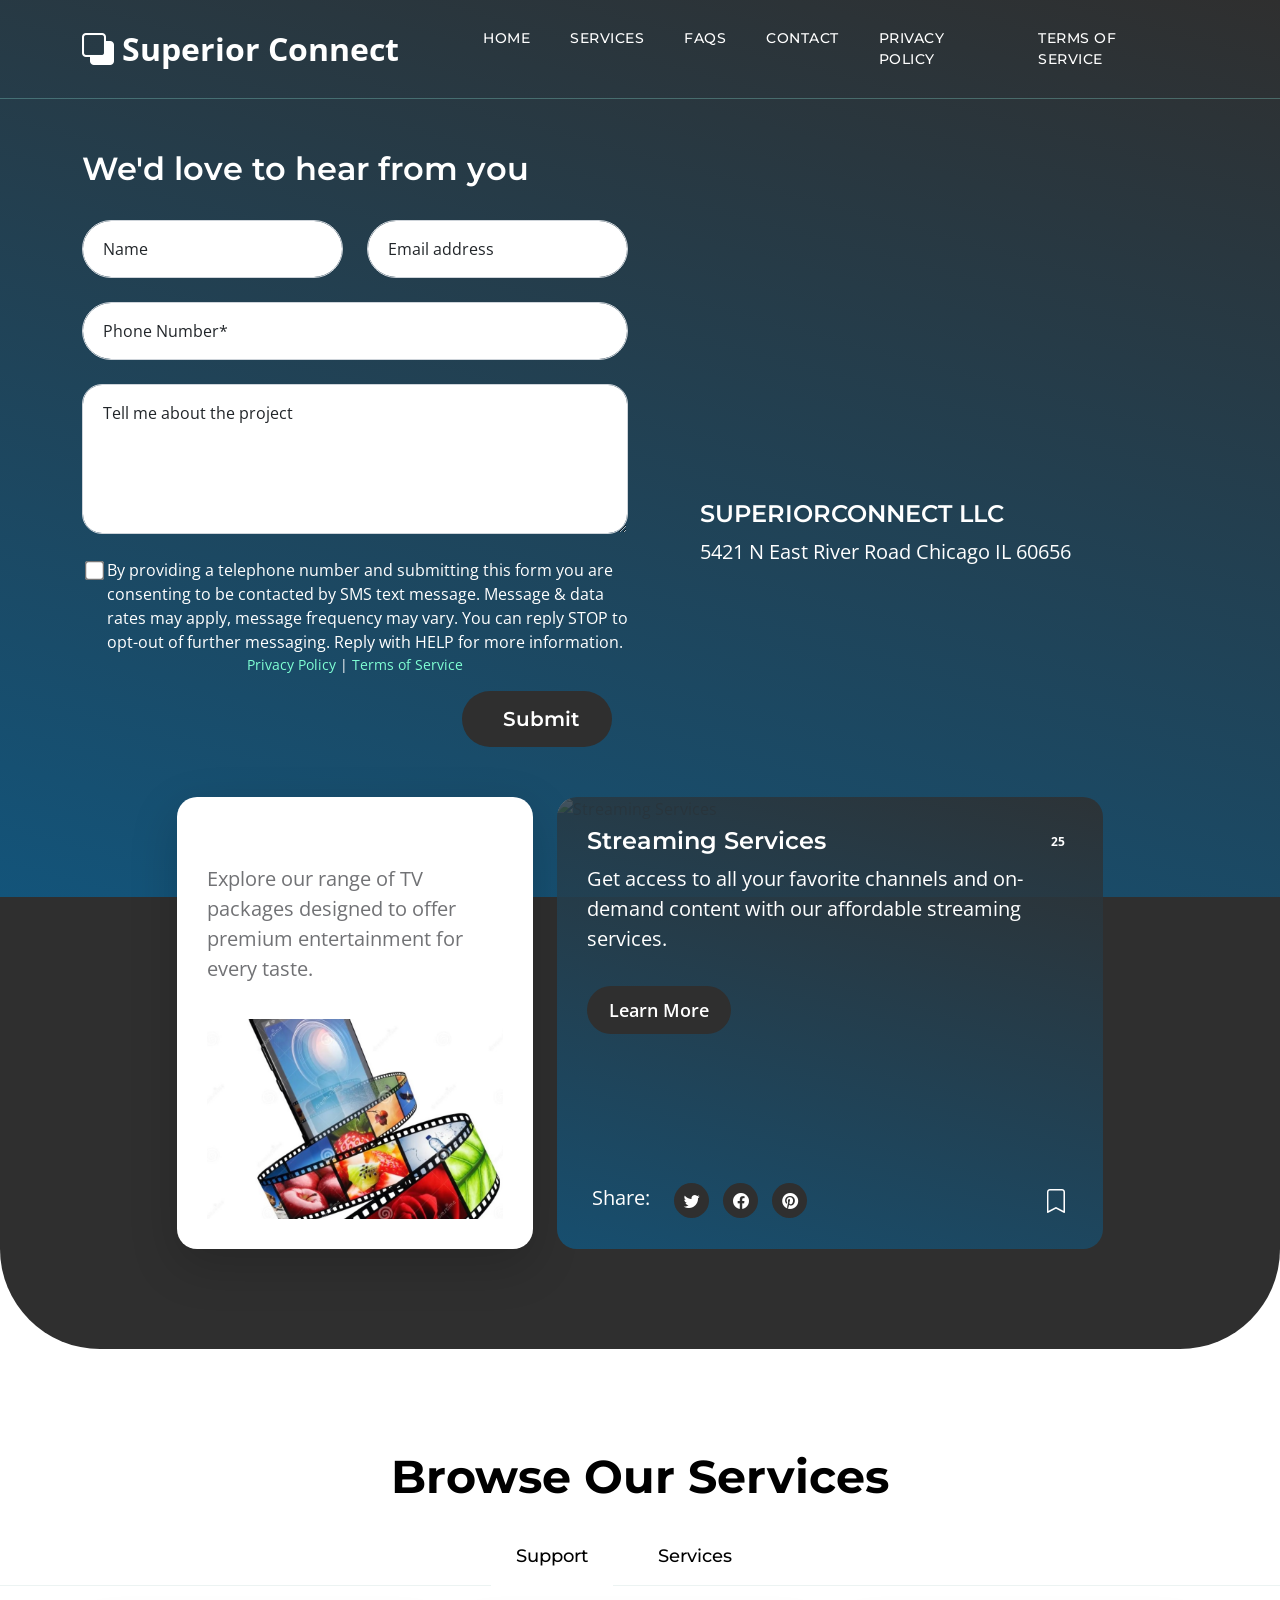
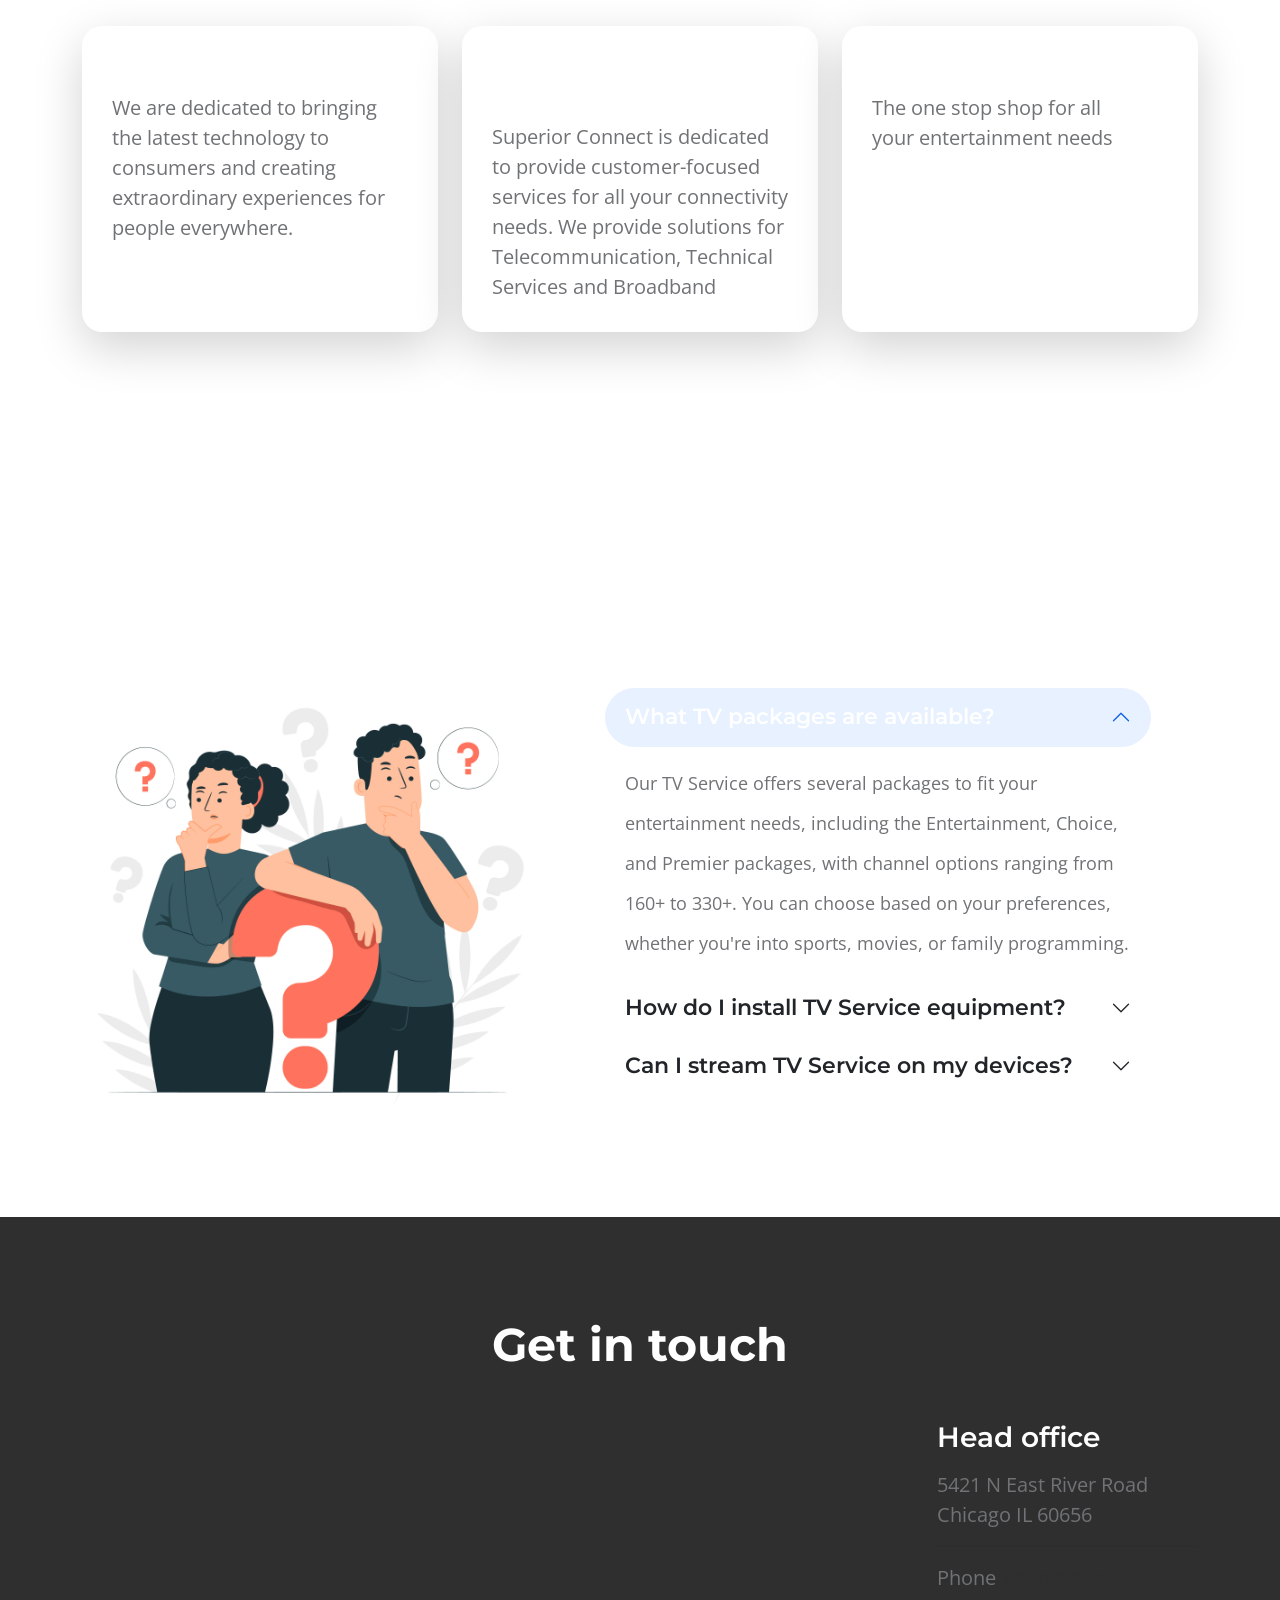
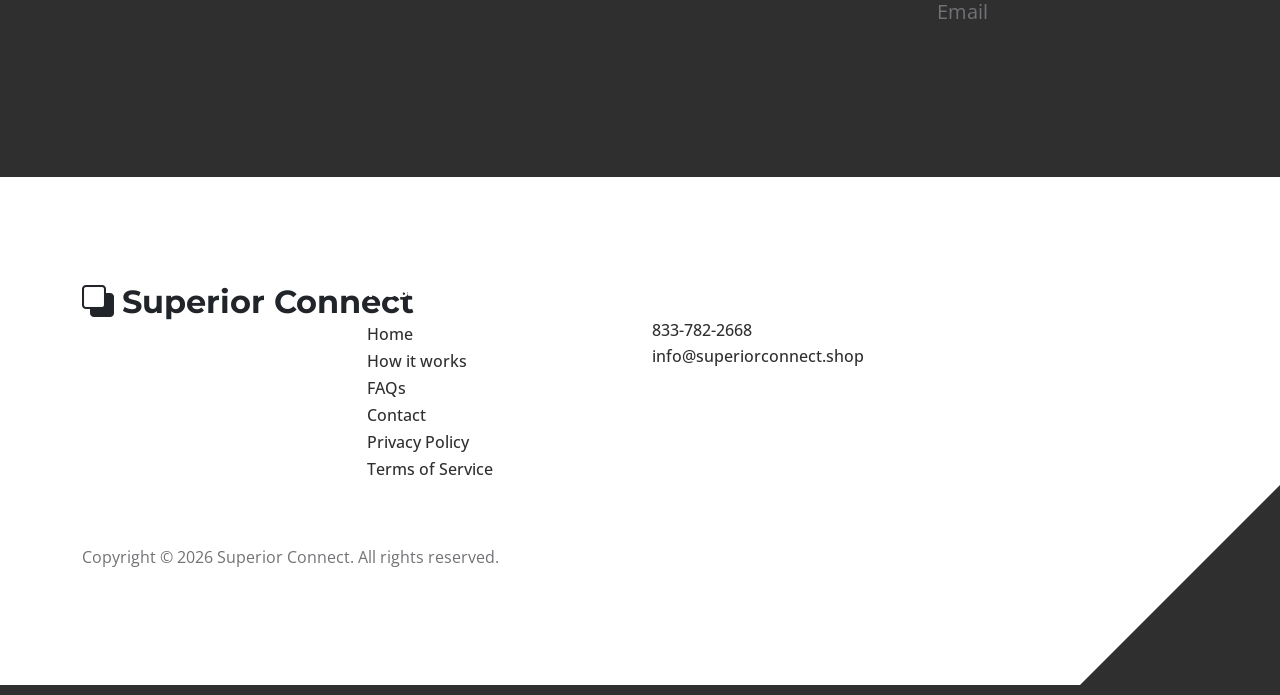
==== index.html @ f87fa139 "Add sticky functionality and Terms of Service page - Implemented jQuery sticky plugin to enhance nav" ====
<!doctype html>
<html lang="en">
<head>
        <meta charset="utf-8">
        <meta name="viewport" content="width=device-width, initial-scale=1">

        <meta name="description" content="">
        <meta name="author" content="">

        <title>Superior Connect</title>

        <!-- CSS FILES -->        
        <link rel="preconnect" href="https://fonts.googleapis.com/">
        
        <link rel="preconnect" href="https://fonts.gstatic.com/" crossorigin>

        <link href="https://fonts.googleapis.com/css2?family=Montserrat:wght@500;600;700&amp;family=Open+Sans&amp;display=swap" rel="stylesheet">
                        
        <link href="css/bootstrap.min.css" rel="stylesheet">

        <link href="css/bootstrap-icons.css" rel="stylesheet">

        <link href="css/templatemo-topic-listing.css" rel="stylesheet">      
<!--



-->
    </head>
    
    <body id="top">

        <main>

            <nav class="navbar navbar-expand-lg">
                <div class="container">
                    <a class="navbar-brand" href="index.html">
                        <i class="bi-back"></i>
                        Superior Connect
                    </a>

                   
    
                    <button class="navbar-toggler" type="button" data-bs-toggle="collapse" data-bs-target="#navbarNav" aria-controls="navbarNav" aria-expanded="false" aria-label="Toggle navigation">
                        <span class="navbar-toggler-icon"></span>
                    </button>
    
                    <div class="collapse navbar-collapse" id="navbarNav">
                        <ul class="navbar-nav ms-lg-5 me-lg-auto">
                            <li class="nav-item">
                                <a class="nav-link click-scroll" href="#section_1">Home</a>
                            </li>

                            <li class="nav-item">
                                <a class="nav-link click-scroll" href="#section_2">Services</a>
                            </li>

                            <li class="nav-item">
                                <a class="nav-link click-scroll" href="#section_4">FAQs</a>
                            </li>
    
                            <li class="nav-item">
                                <a class="nav-link click-scroll" href="#section_1">Contact</a>
                            </li>

                            <li>
                                <a href="Privacy.html" class="nav-link">Privacy Policy</a>
                            </li>

                            <li>
                                <a href="terms.html" class="nav-link">Terms of Service</a>
                            </li>
                        </ul>
                    </div>
                </div>
            </nav>
            

            <section class="hero-section d-flex justify-content-center align-items-center" id="section_1">
                <div class="container">
                    <div class="row">

                        <div class="col-lg-12 col-12">
                            <h3 class="mb-4 pb-2">We'd love to hear from you</h3>
                        </div>

                        <div class="col-lg-6 col-12">
                            <form action="#" method="post" class="custom-form contact-form" role="form">
                                <div class="row">
                                    <div class="col-lg-6 col-md-6 col-12">
                                        <div class="form-floating">
                                            <input type="text" name="name" id="name" class="form-control" placeholder="Name" required="">
                                            
                                            <label for="floatingInput">Name</label>
                                        </div>
                                    </div>

                                    <div class="col-lg-6 col-md-6 col-12"> 
                                        <div class="form-floating">
                                            <input type="email" name="email" id="email" pattern="[^ @]*@[^ @]*" class="form-control" placeholder="Email address" required="">
                                            
                                            <label for="floatingInput">Email address</label>
                                        </div>
                                    </div>

                                    <div class="col-lg-12 col-12">
                                        <div class="form-floating mb-3">
                                            <input type="tel" name="phone" id="phone" class="form-control" placeholder="Phone Number" required="">
                                            
                                            <label for="phone">Phone Number*</label>
                                        </div>

                                        <div class="form-floating">
                                            <textarea class="form-control" id="message" name="message" placeholder="Tell me about the project"></textarea>
                                            
                                            <label for="floatingTextarea">Tell me about the project</label>
                                        </div>
                                    </div>
                                    <div style="display:flex;align-items: flex-start;">
                                        <input type="checkbox" name="consentt" id="consentt" style="transform: scale(1.5); margin: 6px;" required><label for="consentt" style="color: white;">By providing a telephone number and submitting this form you are consenting to be contacted by SMS text message. Message & data rates may apply, message frequency may vary. You can reply STOP to opt-out of further messaging. Reply with HELP for more information.</label>
                                    </div>
                                    <div class="col-lg-12 col-12 text-center mb-3">
                                        <p style="color: white; font-size: 14px; margin: 0;">
                                            <a href="Privacy.html" style="color: #7fffd4; text-decoration: none;">Privacy Policy</a> | 
                                            <a href="terms.html" style="color: #7fffd4; text-decoration: none;">Terms of Service</a>
                                        </p>
                                    </div>
                                    
                                    <div class="col-lg-4 col-12 ms-auto">
                                        <button type="submit" class="form-control">Submit</button>
                                    </div>

                                </div>
                            </form>
                        </div>

                        <div class="col-lg-5 col-12 mx-auto mt-5 mt-lg-0">
                            <iframe 
                            src="https://www.google.com/maps/embed?pb=!1m18!1m12!1m3!1d2966.0214702391813!2d-87.85027621544839!3d41.97834879705187!2m3!1f0!2f0!3f0!3m2!1i1024!2i768!4f13.1!3m3!1m2!1s0x880fcb4347e20349%3A0x69a81af1b3920d93!2s5421%20N%20East%20River%20Rd%2C%20Chicago%2C%20IL%2060656!5e0!3m2!1sen!2sus!4v1734634214337!5m2!1sen!2sus"
                            width="100%" 
                            height="250" 
                            style="border:0;" 
                            allowfullscreen="" 
                            loading="lazy" 
                            referrerpolicy="no-referrer-when-downgrade">
                        </iframe>

                            <h5 class="mt-4 mb-2">SUPERIORCONNECT LLC
                            </h5>

                            <p style="color: white;">5421 N East River Road 
                                Chicago IL 60656</p>
                        </div>

                    </div>
                </div>
            </section>
            


            <section class="featured-section">
                <div class="container">
                    <div class="row justify-content-center">
            
                        <div class="col-lg-4 col-12 mb-4 mb-lg-0">
                            <div class="custom-block bg-white shadow-lg">
                                <a href="#">
                                    <div class="d-flex">
                                        <div>
                                            <h5 class="mb-2">TV Packages</h5>
            
                                            <p class="mb-0">Explore our range of TV packages designed to offer premium entertainment for every taste.</p>
                                        </div>
            
                                        <span class="badge bg-packages rounded-pill ms-auto">10</span>
                                    </div>
            
                                    <img src="images/customdtv.jpg" class="custom-block-image img-fluid" alt="TV Packages">
                                </a>
                            </div>
                        </div>
            
                        <div class="col-lg-6 col-12">
                            <div class="custom-block custom-block-overlay">
                                <div class="d-flex flex-column h-100">
                                    <img src="image/customdtv.html" class="custom-block-image img-fluid" alt="Streaming Services">
            
                                    <div class="custom-block-overlay-text d-flex">
                                        <div>
                                            <h5 class="text-white mb-2">Streaming Services</h5>
            
                                            <p class="text-white">Get access to all your favorite channels and on-demand content with our affordable streaming services.</p>
            
                                            <a href="#" class="btn custom-btn mt-2 mt-lg-3">Learn More</a>
                                        </div>
            
                                        <span class="badge bg-streaming rounded-pill ms-auto">25</span>
                                    </div>
            
                                    <div class="social-share d-flex">
                                        <p class="text-white me-4">Share:</p>
            
                                        <ul class="social-icon">
                                            <li class="social-icon-item">
                                                <a href="#" class="social-icon-link bi-twitter"></a>
                                            </li>
            
                                            <li class="social-icon-item">
                                                <a href="#" class="social-icon-link bi-facebook"></a>
                                            </li>
            
                                            <li class="social-icon-item">
                                                <a href="#" class="social-icon-link bi-pinterest"></a>
                                            </li>
                                        </ul>
            
                                        <a href="#" class="custom-icon bi-bookmark ms-auto"></a>
                                    </div>
            
                                    <div class="section-overlay"></div>
                                </div>
                            </div>
                        </div>
            
                    </div>
                </div>
            </section>
            


            <section class="explore-section section-padding" id="section_2">
                <div class="container">
                    <div class="row">
                        <div class="col-12 text-center">
                            <h2 class="mb-4" style="color: black;">Browse Our Services</h2>
                        </div>
                    </div>
                </div>
            
                <div class="container-fluid">
                    <div class="row">
                        <ul class="nav nav-tabs" id="myTab" role="tablist">
                            <li class="nav-item" role="presentation">
                                <button class="nav-link active" style="color: black !important;" id="packages-tab" data-bs-toggle="tab" data-bs-target="#packages-tab-pane" type="button" role="tab" aria-controls="packages-tab-pane" aria-selected="true">Support</button>
                            </li>
                            <li class="nav-item" role="presentation">
                                <button class="nav-link" style="color: black !important;" id="equipment-tab" data-bs-toggle="tab" data-bs-target="#equipment-tab-pane" type="button" role="tab" aria-controls="equipment-tab-pane" aria-selected="false">Services</button>
                            </li>
                        </ul>
                    </div>
                </div>
            
                <div class="container">
                    <div class="row">
                        <div class="col-12">
                            <div class="tab-content" id="myTabContent">
                                <div class="tab-pane fade show active" id="packages-tab-pane" role="tabpanel" aria-labelledby="packages-tab" tabindex="0">
                                    <div class="row">
                                        <div class="col-lg-4 col-md-6 col-12 mb-4 mb-lg-0">
                                            <div class="custom-block bg-white shadow-lg">
                                                <a href="#">
                                                    <div class="d-flex">
                                                        <div>
                                                            <h5 class="mb-2">Advanced Functionality
                                                            </h5>
                                                            <p class="mb-0">We are dedicated to bringing the latest technology to consumers and creating extraordinary experiences for people everywhere.
                                                            </p>
                                                        </div>
                                                    
                                                    </div>
                                                   
                                                </a>
                                            </div>
                                        </div>
                                        <div class="col-lg-4 col-md-6 col-12 mb-4 mb-lg-0">
                                            <div class="custom-block bg-white shadow-lg">
                                                <a href="#">
                                                    <div class="d-flex">
                                                        <div>
                                                            <h5 class="mb-2">Redefining Connectivity
                                                            </h5>
                                                            <p class="mb-0">Superior Connect is dedicated to provide customer-focused services for all your connectivity needs. We provide solutions for Telecommunication, Technical Services and Broadband
                                                            </p>
                                                        </div>
                                                       
                                                    </div>
                                                    
                                                </a>
                                            </div>
                                        </div>
                                        <div class="col-lg-4 col-md-6 col-12">
                                            <div class="custom-block bg-white shadow-lg">
                                                <a href="#">
                                                    <div class="d-flex">
                                                        <div>
                                                            <h5 class="mb-2">Entertainment</h5>
                                                            <p class="mb-0">The one stop shop for all your entertainment needs
<br><br><br><br>
                                                            </p>
                                                        </div>
                                                        <span class="badge bg-packages rounded-pill ms-auto">330+ Channels</span>
                                                    </div>
                                                   
                                                </a>
                                            </div>
                                        </div>
                                    </div>
                                </div>
            
                                <div class="tab-pane fade" id="equipment-tab-pane" role="tabpanel" aria-labelledby="equipment-tab" tabindex="0">
                                    <div class="row">
                                        <div class="col-lg-4 col-md-6 col-12 mb-4 mb-lg-3">
                                            <div class="custom-block bg-white shadow-lg">
                                                <a href="#">
                                                    <div class="d-flex">
                                                        <div>
                                                            <h5 class="mb-2">Internet
                                                            </h5>
                                                            <p class="mb-0">Choose from a variety of reliable internet plans to match your needs of speed and data</p>
                                                        </div>
                                                       
                                                    </div>
                                                   
                                                </a>
                                            </div>
                                        </div>
                                        <div class="col-lg-4 col-md-6 col-12 mb-4 mb-lg-3">
                                            <div class="custom-block bg-white shadow-lg">
                                                <a href="#">
                                                    <div class="d-flex">
                                                        <div>
                                                            <h5 class="mb-2">DTH</h5>
                                                            <p class="mb-0">Bring home Entertainment with a wide variety of Channels and customised Plans</p>
                                                        </div>
                                                     
                                                    </div>
                                                  
                                                </a>
                                            </div>
                                        </div>
                                        <div class="col-lg-4 col-md-6 col-12">
                                            <div class="custom-block bg-white shadow-lg">
                                                <a href="#">
                                                    <div class="d-flex">
                                                        <div>
                                                            <h5 class="mb-2">Telecom</h5>
                                                            <p class="mb-0">Make distances short with our customised voice plans that have a wide network coverage</p>
                                                        </div>
                                                     
                                                    </div>
                                                  
                                                </a>
                                            </div>
                                        </div>
                                    </div>
                                </div>
                                
                            </div>
                        </div>
                    </div>
                </div>
            </section>
            

            <section class="faq-section section-padding" id="section_4">
                <div class="container">
                    <div class="row">
                        <div class="col-lg-6 col-12">
                            <h2 class="mb-4">Frequently Asked Questions</h2>
                        </div>
            
                        <div class="clearfix"></div>
            
                        <div class="col-lg-5 col-12">
                            <img src="images/faq_graphic.jpg" class="img-fluid" alt="FAQs">
                        </div>
            
                        <div class="col-lg-6 col-12 m-auto">
                            <div class="accordion" id="accordionExample">
                                <div class="accordion-item">
                                    <h2 class="accordion-header" id="headingOne">
                                        <button class="accordion-button" type="button" data-bs-toggle="collapse" data-bs-target="#collapseOne" aria-expanded="true" aria-controls="collapseOne">
                                            What TV packages are available?
                                        </button>
                                    </h2>
            
                                    <div id="collapseOne" class="accordion-collapse collapse show" aria-labelledby="headingOne" data-bs-parent="#accordionExample">
                                        <div class="accordion-body">
                                            Our TV Service offers several packages to fit your entertainment needs, including the Entertainment, Choice, and Premier packages, with channel options ranging from 160+ to 330+. You can choose based on your preferences, whether you're into sports, movies, or family programming.
                                        </div>
                                    </div>
                                </div>
            
                                <div class="accordion-item">
                                    <h2 class="accordion-header" id="headingTwo">
                                        <button class="accordion-button collapsed" type="button" data-bs-toggle="collapse" data-bs-target="#collapseTwo" aria-expanded="false" aria-controls="collapseTwo">
                                            How do I install TV Service equipment?
                                        </button>
                                    </h2>
            
                                    <div id="collapseTwo" class="accordion-collapse collapse" aria-labelledby="headingTwo" data-bs-parent="#accordionExample">
                                        <div class="accordion-body">
                                            Once you sign up for Our TV Services, a professional technician will come to your home and install the necessary equipment, such as the Genie HD DVR and satellite dish. Installation is included in most packages, and our team will ensure everything is set up and working perfectly before they leave.
                                        </div>
                                    </div>
                                </div>
            
                                <div class="accordion-item">
                                    <h2 class="accordion-header" id="headingThree">
                                        <button class="accordion-button collapsed" type="button" data-bs-toggle="collapse" data-bs-target="#collapseThree" aria-expanded="false" aria-controls="collapseThree">
                                            Can I stream TV Service on my devices?
                                        </button>
                                    </h2>
            
                                    <div id="collapseThree" class="accordion-collapse collapse" aria-labelledby="headingThree" data-bs-parent="#accordionExample">
                                        <div class="accordion-body">
                                            Yes, with Our TV Streaming service, you can enjoy live TV and on-demand content across multiple devices, including smartphones, tablets, smart TVs, and computers. This feature is available for most of our packages, giving you flexibility and convenience to watch your favorite shows on the go.
                                        </div>
                                    </div>
                                </div>
                            </div>
                        </div>
            
                    </div>
                </div>
            </section>
            


            <section class="contact-section section-padding section-bg" id="section_5">
                <div class="container">
                    <div class="row">

                        <div class="col-lg-12 col-12 text-center">
                            <h2 class="mb-5">Get in touch</h2>
                        </div>

                        <div class="col-lg-5 col-12 mb-4 mb-lg-0">
                            <iframe 
    src="https://www.google.com/maps/embed?pb=!1m18!1m12!1m3!1d2966.0214702391813!2d-87.85027621544839!3d41.97834879705187!2m3!1f0!2f0!3f0!3m2!1i1024!2i768!4f13.1!3m3!1m2!1s0x880fcb4347e20349%3A0x69a81af1b3920d93!2s5421%20N%20East%20River%20Rd%2C%20Chicago%2C%20IL%2060656!5e0!3m2!1sen!2sus!4v1734634214337!5m2!1sen!2sus"
    width="100%" 
    height="250" 
    style="border:0;" 
    allowfullscreen="" 
    loading="lazy" 
    referrerpolicy="no-referrer-when-downgrade">
</iframe>
                        </div>

                        <div class="col-lg-3 col-md-6 col-12 mb-3 mb-lg- mb-md-0 ms-auto">
                            <h4 class="mb-3">Head office</h4>

                            <p>5421 N East River Road Chicago IL 60656</p>

                            <hr>

                            <p class="d-flex align-items-center mb-1">
                                <span class="me-2">Phone</span>

                                <a href="tel: 833-782-2668" class="site-footer-link">
                                    833-782-2668
                                </a>
                            </p>

                            <p class="d-flex align-items-center">
                                <span class="me-2">Email</span>

                                <a href="mailto:info@superiorconnect.shop" class="site-footer-link">
                                    info@superiorconnect.shop
                                </a>
                            </p>
                        </div>

                    </div>
                </div>
            </section>
        </main>

<footer class="site-footer section-padding">
            <div class="container">
                <div class="row">

                    <div class="col-lg-3 col-12 mb-4 pb-2">
                        <a class="navbar-brand mb-2" href="index.html">
                            <i class="bi-back"></i>
                            <span>Superior Connect</span>
                        </a>
                    </div>

                    <div class="col-lg-3 col-md-4 col-6">
                        <h6 class="site-footer-title mb-3">Resources</h6>

                        <ul class="site-footer-links">
                            <li class="site-footer-link-item">
                                <a href="#" class="site-footer-link">Home</a>
                            </li>

                            <li class="site-footer-link-item">
                                <a href="#" class="site-footer-link">How it works</a>
                            </li>

                            <li class="site-footer-link-item">
                                <a href="#" class="site-footer-link">FAQs</a>
                            </li>

                            <li class="site-footer-link-item">
                                <a href="#" class="site-footer-link">Contact</a>
                            </li>

                            <li class="site-footer-link-item">
                                <a href="Privacy.html" class="site-footer-link">Privacy Policy</a>
                            </li>

                            <li class="site-footer-link-item">
                                <a href="terms.html" class="site-footer-link">Terms of Service</a>
                            </li>
                        </ul>
                    </div>

                    <div class="col-lg-3 col-md-4 col-8 mb-4 mb-lg-0">
                        <h6 class="site-footer-title mb-3">Information</h6>

                        <p class="text-white d-flex mb-1">
                            <a href="tel: 833-782-2668" class="site-footer-link">
                                833-782-2668
                            </a>
                        </p>

                        <p class="text-white d-flex">
                            <a href="mailto:info@superiorconnect.shop" class="site-footer-link">
                                info@superiorconnect.shop
                            </a>
                        </p>
                    </div>


                        <p class="copyright-text mt-lg-5 mt-4">Copyright © 2026 Superior Connect. All rights reserved.
                        
                    </div>

                </div>
            </div>
        </footer>


        <!-- JAVASCRIPT FILES -->
        <script src="js/jquery.min.js"></script>
        <script src="js/bootstrap.bundle.min.js"></script>
        <script src="js/jquery.sticky.js"></script>
        <script src="js/click-scroll.js"></script>
        <script src="js/custom.js"></script>

    </body>

</html>
---- css/templatemo-topic-listing.css ----
/*

TemplateMo 590 topic listing

https://templatemo.com/tm-590-topic-listing

*/

/*---------------------------------------
  CUSTOM PROPERTIES ( VARIABLES )             
-----------------------------------------*/
:root {
  --white-color:                  #ffffff;
  --primary-color:                #ffffff;
  --secondary-color:              #2F2F2F;
  --section-bg-color:             #2F2F2F;
  --custom-btn-bg-color:          #2F2F2F;
  --custom-btn-bg-hover-color:    #2d7a13;
  --dark-color:                   #ffffff;
  --p-color:                      #717275;
  --border-color:                 #7fffd4;
  --link-hover-color:             #13547a;

  --body-font-family:             'Open Sans', sans-serif;
  --title-font-family:            'Montserrat', sans-serif;

  --h1-font-size:                 50px;
  --h2-font-size:                 46px;
  --h3-font-size:                 32px;
  --h4-font-size:                 28px;
  --h5-font-size:                 24px;
  --h6-font-size:                 22px;
  --p-font-size:                  20px;
  --menu-font-size:               14px;
  --btn-font-size:                18px;
  --copyright-font-size:          16px;

  --border-radius-large:          100px;
  --border-radius-medium:         20px;
  --border-radius-small:          10px;

  --font-weight-normal:           400;
  --font-weight-medium:           500;
  --font-weight-semibold:         600;
  --font-weight-bold:             700;
}

body {
  background-color: var(--white-color);
  font-family: var(--body-font-family); 
}


/*---------------------------------------
  TYPOGRAPHY               
-----------------------------------------*/

h2,
h3,
h4,
h5,
h6 {
  color: var(--dark-color);
}

h1,
h2,
h3,
h4,
h5,
h6 {
  font-family: var(--title-font-family); 
  font-weight: var(--font-weight-semibold);
}

h1 {
  font-size: var(--h1-font-size);
  font-weight: var(--font-weight-bold);
}

h2 {
  font-size: var(--h2-font-size);
  font-weight: var(--font-weight-bold);
}

h3 {
  font-size: var(--h3-font-size);
}

h4 {
  font-size: var(--h4-font-size);
}

h5 {
  font-size: var(--h5-font-size);
}

h6 {
  color: var(--primary-color);
  font-size: var(--h6-font-size);
}

p {
  color: var(--p-color);
  font-size: var(--p-font-size);
  font-weight: var(--font-weight-normal);
}

ul li {
  color: var(--p-color);
  font-size: var(--p-font-size);
  font-weight: var(--font-weight-normal);
}

a, 
button {
  touch-action: manipulation;
  transition: all 0.3s;
}

a {
  display: inline-block;
  color: var(--primary-color);
  text-decoration: none;
}

a:hover {
  color: var(--link-hover-color);
}

b,
strong {
  font-weight: var(--font-weight-bold);
}


/*---------------------------------------
  SECTION               
-----------------------------------------*/
.section-padding {
  padding-top: 100px;
  padding-bottom: 100px;
}

.section-bg {
  background-color: var(--section-bg-color);
}

.section-overlay {
  background-image: linear-gradient(15deg, #13547a 0%, #2F2F2F 100%);
  position: absolute;
  top: 0;
  left: 0;
  pointer-events: none;
  width: 100%;
  height: 100%;
  opacity: 0.85;
}

.section-overlay + .container {
  position: relative;
}

.tab-content {
  background-color: var(--white-color);
  border-radius: var(--border-radius-medium);
}

.nav-tabs {
  border-bottom: 1px solid #ecf3f2;
  margin-bottom: 40px;
  justify-content: center;
}

.nav-tabs .nav-link {
  border-radius: 0;
  border-top: 0;
  border-right: 0;
  border-left: 0;
  color: var(--p-color);
  font-family: var(--title-font-family);
  font-size: var(--btn-font-size);
  font-weight: var(--font-weight-medium);
  padding: 15px 25px;
  transition: all 0.3s;
}

.nav-tabs .nav-link:first-child {
  margin-right: 20px;
}

.nav-tabs .nav-item.show .nav-link, 
.nav-tabs .nav-link.active,
.nav-tabs .nav-link:focus, 
.nav-tabs .nav-link:hover {
  border-bottom-color: var(--primary-color);
  color: var(--primary-color);
}


/*---------------------------------------
  CUSTOM ICON COLOR               
-----------------------------------------*/
.custom-icon {
  color: var(--secondary-color);
}


/*---------------------------------------
  CUSTOM BUTTON               
-----------------------------------------*/
.custom-btn {
  background: var(--custom-btn-bg-color);
  border: 2px solid transparent;
  border-radius: var(--border-radius-large);
  color: var(--white-color);
  font-size: var(--btn-font-size);
  font-weight: var(--font-weight-semibold);
  line-height: normal;
  transition: all 0.3s;
  padding: 10px 20px;
}

.custom-btn:hover {
  background: var(--custom-btn-bg-hover-color);
  color: var(--white-color);
}

.custom-border-btn {
  background: transparent;
  border: 2px solid var(--custom-btn-bg-color);
  color: var(--custom-btn-bg-color);
}

.custom-border-btn:hover {
  background: var(--custom-btn-bg-color);
  border-color: transparent;
  color: var(--white-color);
}

.custom-btn-bg-white {
  border-color: var(--white-color);
  color: var(--white-color);
}


/*---------------------------------------
  SITE HEADER              
-----------------------------------------*/
.site-header {
  background-image: linear-gradient(15deg, #13547a 0%, #2F2F2F 100%);
  padding-top: 150px;
  padding-bottom: 80px;
}

.site-header .container {
  height: 100%;
}

.breadcrumb-item+.breadcrumb-item::before,
.breadcrumb-item a:hover,
.breadcrumb-item.active {
  color: var(--white-color);
}

.site-header .custom-icon {
  color: var(--white-color);
  font-size: var(--h4-font-size);
}

.site-header .custom-icon:hover {
  color: var(--secondary-color);
}


/*---------------------------------------
  NAVIGATION              
-----------------------------------------*/
.sticky-wrapper {
  position: absolute;
  top: 0;
  right: 0;
  left: 0;
}

.sticky-wrapper.is-sticky .navbar {
  background-color: var(--secondary-color);
}

.navbar {
  background: transparent;
  border-bottom: 1px solid rgba(128, 208, 199, 0.35);
  z-index: 9;
}

.navbar-brand,
.navbar-brand:hover {
  font-size: var(--h3-font-size);
  font-weight: var(--font-weight-bold);
  display: block;
}

.navbar-brand span {
  font-family: var(--title-font-family);
}

.navbar-expand-lg .navbar-nav .nav-link {
  border-radius: var(--border-radius-large);
  margin: 10px;
  padding: 10px;
}

.navbar-nav .nav-link {
  display: inline-block;
  color: var(--white-color);
  font-family: var(--title-font-family); 
  font-size: var(--menu-font-size);
  font-weight: var(--font-weight-medium);
  text-transform: uppercase;
  letter-spacing: 0.5px;
  position: relative;
  padding-top: 15px;
  padding-bottom: 15px;
}

.navbar-nav .nav-link.active, 
.navbar-nav .nav-link:hover {
  color: var(--primary-color);
}

.navbar .dropdown-menu {
  background: var(--white-color);
  box-shadow: 0 1rem 3rem rgba(0,0,0,.175);
  border: 0;
  display: inherit;
  opacity: 0;
  min-width: 9rem;
  margin-top: 20px;
  padding: 13px 0 10px 0;
  transition: all 0.3s;
  pointer-events: none;
}

.navbar .dropdown-menu::before {
  content: "";
  width: 0;
  height: 0;
  border-left: 20px solid transparent;
  border-right: 20px solid transparent;
  border-bottom: 15px solid var(--white-color);
  position: absolute;
  top: -10px;
  left: 10px;
}

.navbar .dropdown-item {
  display: inline-block;
  color: var(--p-bg-color);
  font-family: var(--title-font-family); 
  font-size: var(--menu-font-size);
  font-weight: var(--font-weight-medium);
  text-transform: uppercase;
  letter-spacing: 0.5px;
  position: relative;
}

.navbar .dropdown-item.active, 
.navbar .dropdown-item:active,
.navbar .dropdown-item:focus, 
.navbar .dropdown-item:hover {
  background: transparent;
  color: var(--primary-color);
}

.navbar .dropdown-toggle::after {
  content: "\f282";
  display: inline-block;
  font-family: bootstrap-icons !important;
  font-size: var(--copyright-font-size);
  font-style: normal;
  font-weight: normal !important;
  font-variant: normal;
  text-transform: none;
  line-height: 1;
  vertical-align: -.125em;
  -webkit-font-smoothing: antialiased;
  -moz-osx-font-smoothing: grayscale;
  position: relative;
  left: 2px;
  border: 0;
}

@media screen and (min-width: 992px) {
  .navbar .dropdown:hover .dropdown-menu {
    opacity: 1;
    margin-top: 0;
    pointer-events: auto;
  }
}

.navbar-icon {
  background: var(--white-color);
  border-radius: var(--border-radius-large);
  display: inline-block;
  font-size: var(--h5-font-size);
  width: 40px;
  height: 40px;
  line-height: 40px;
  text-align: center;
  transition: all 0.3s ease;
}

.navbar-icon:hover {
  background: var(--primary-color);
  color: var(--white-color);
}

.navbar-toggler {
  border: 0;
  padding: 0;
  cursor: pointer;
  margin: 0;
  width: 30px;
  height: 35px;
  outline: none;
}

.navbar-toggler:focus {
  outline: none;
  box-shadow: none;
}

.navbar-toggler[aria-expanded="true"] .navbar-toggler-icon {
  background: transparent;
}

.navbar-toggler[aria-expanded="true"] .navbar-toggler-icon:before,
.navbar-toggler[aria-expanded="true"] .navbar-toggler-icon:after {
  transition: top 300ms 50ms ease, -webkit-transform 300ms 350ms ease;
  transition: top 300ms 50ms ease, transform 300ms 350ms ease;
  transition: top 300ms 50ms ease, transform 300ms 350ms ease, -webkit-transform 300ms 350ms ease;
  top: 0;
}

.navbar-toggler[aria-expanded="true"] .navbar-toggler-icon:before {
  transform: rotate(45deg);
}

.navbar-toggler[aria-expanded="true"] .navbar-toggler-icon:after {
  transform: rotate(-45deg);
}

.navbar-toggler .navbar-toggler-icon {
  background: var(--white-color);
  transition: background 10ms 300ms ease;
  display: block;
  width: 30px;
  height: 2px;
  position: relative;
}

.navbar-toggler .navbar-toggler-icon:before,
.navbar-toggler .navbar-toggler-icon:after {
  transition: top 300ms 350ms ease, -webkit-transform 300ms 50ms ease;
  transition: top 300ms 350ms ease, transform 300ms 50ms ease;
  transition: top 300ms 350ms ease, transform 300ms 50ms ease, -webkit-transform 300ms 50ms ease;
  position: absolute;
  right: 0;
  left: 0;
  background: var(--white-color);
  width: 30px;
  height: 2px;
  content: '';
}

.navbar-toggler .navbar-toggler-icon::before {
  top: -8px;
}

.navbar-toggler .navbar-toggler-icon::after {
  top: 8px;
}


/*---------------------------------------
  HERO        
-----------------------------------------*/
.hero-section {
  background-image: linear-gradient(15deg, #13547a 0%, #2F2F2F 100%);
  position: relative;
  overflow: hidden;
  padding-top: 150px;
  padding-bottom: 150px;
}

.hero-section .input-group {
  background-color: var(--white-color);
  border-radius: var(--border-radius-large);
  padding: 10px 15px;
}

.hero-section .input-group-text {
  background-color: transparent;
  border: 0;
}

.hero-section input[type="search"] {
  border: 0;
  box-shadow: none;
  margin-bottom: 0;
  padding-left: 0;
}

.hero-section button[type="submit"] {
  background-color: var(--primary-color);
  border: 0;
  border-radius: var(--border-radius-large) !important;
  color: var(--white-color);
  max-width: 150px;
}


/*---------------------------------------
  TOPICS              
-----------------------------------------*/
.featured-section {
  background-color: var(--secondary-color);
  border-radius: 0 0 100px 100px;
  padding-bottom: 100px;
}

.featured-section .row {
  position: relative;
  bottom: 100px;
  margin-bottom: -100px;
}

.custom-block {
  border-radius: var(--border-radius-medium);
  position: relative;
  overflow: hidden;
  padding: 30px;
  transition: all 0.3s ease;
  height: 100%;
}

.custom-block:hover {
  background-color: var(--secondary-color);
  transform: translateY(-3px);
}

.custom-block > a {
  width: 100%;
}

.custom-block-image {
  display: block;
  width: 100%;
  height: 200px;
  object-fit: cover;
  margin-top: 35px;
}

.custom-block .rounded-pill {
  border-radius: 5px !important;
  display: flex;
  justify-content: center;
  text-align: center;
  width: 30px;
  height: 30px;
  line-height: 20px;
}

.custom-block-overlay {
  height: 100%;
  min-height: 350px;
  padding: 0;
}

.custom-block-overlay > a {
  height: 100%;
}

.custom-block-overlay .custom-block-image {
  border-radius: var(--border-radius-medium);
  display: block;
  height: 100%;
  margin-top: 0;
}

.custom-block-overlay-text {
  position: absolute;
  z-index: 2;
  top: 0;
  right: 0;
  left: 0;
  padding: 30px;
}

.social-share {
  position: absolute;
  bottom: 0;
  right: 0;
  left: 0;
  z-index: 2;
  padding: 20px 35px;
}

.social-share .bi-bookmark {
  color: var(--white-color);
  font-size: var(--h5-font-size);
}

.social-share .bi-bookmark:hover {
  color: var(--secondary-color);
}

.bg-design {
  background-color: #00B0FF;
}

.bg-graphic {
  background-color: #00BFA6;
}

.bg-advertising {
  background-color: #F50057;
}

.bg-finance {
  background-color: #536DFE;
}

.bg-music {
  background-color: #F9A826;
}

.bg-education {
  background-color: #00BFA6;
}


/*---------------------------------------
  TOPICS               
-----------------------------------------*/
.topics-detail-block {
  border-radius: var(--border-radius-medium);
  position: relative;
  overflow: hidden;
}

.topics-detail-block-image {
  display: block;
  border-radius: var(--border-radius-medium);
}

blockquote {
  background-color: var(--section-bg-color);
  border-radius: var(--border-radius-small);
  font-family: var(--title-font-family);
  font-size: var(--h4-font-size);
  font-weight: var(--font-weight-bold);
  display: inline-block;
  text-align: center;
  margin: 30px;
  padding: 40px;
}

.topics-listing-page .site-header {
  padding-bottom: 65px;
}

.custom-block-topics-listing-info {
  margin: 30px 20px 20px 30px;
}

.custom-block-topics-listing {
  height: inherit;
}

.custom-block-topics-listing .custom-block-image {
  width: 200px;
}


/*---------------------------------------
  PAGINATION              
-----------------------------------------*/
.pagination {
  margin-top: 40px;
}

.page-link {
  border: 0;
  border-radius: var(--border-radius-small);
  color: var(--p-color);
  font-family: var(--title-font-family);
  margin: 0 5px;
  padding: 10px 20px;
}

.page-link:hover,
.page-item:first-child .page-link:hover,
.page-item:last-child .page-link:hover {
  background-color: var(--secondary-color);
  color: var(--white-color);
}

.page-item:first-child .page-link {
  margin-right: 10px;
}

.page-item:first-child .page-link,
.page-item:last-child .page-link {
  background-color: var(--section-bg-color);
  border-radius: var(--border-radius-small);
}

.active>.page-link, .page-link.active {
  background-color: var(--secondary-color);
  border-color: var(--secondary-color);
}


/*---------------------------------------
  TIMELINE              
-----------------------------------------*/
.timeline-section {
  background-image: url('../images/colleagues-working-cozy-office-medium-shot.jpg');
  background-repeat: no-repeat;
  background-position: center;
  background-size: cover;
  position: relative;
}

.timeline-container .vertical-scrollable-timeline {
  list-style-type: none;
  position: relative;
  padding-left: 0;
}

.timeline-container .vertical-scrollable-timeline .list-progress {
  width: 8px;
  height: 87%;
  background-color: var(--primary-color);
  position: absolute;
  left: 52px;
  top: 0;
  overflow: hidden;
}

.timeline-container .vertical-scrollable-timeline .list-progress .inner {
  position: absolute;
  right: 0;
  bottom: 0;
  height: 100%;
  background-color: var(--secondary-color);
  width: 100%;
}

.timeline-container .vertical-scrollable-timeline li {
  position: relative;
  padding: 20px 0px 65px 145px;
}

.timeline-container .vertical-scrollable-timeline li:last-child {
  padding-bottom: 0;
}

.timeline-container .vertical-scrollable-timeline li p {
  line-height: 40px;
}

.timeline-container .vertical-scrollable-timeline li p:last-child {
  margin-bottom: 0;
}

.timeline-container .vertical-scrollable-timeline li .icon-holder {
  position: absolute;
  left: 0;
  top: 0;
  width: 104px;
  height: 104px;
  display: flex;
  justify-content: center;
  align-items: center;
  background-color: var(--secondary-color);
  border-radius: 50%;
  z-index: 1;
  transition: 0.4s all;
}

.timeline-container .vertical-scrollable-timeline li .icon-holder::before {
  content: "";
  width: 80px;
  height: 80px;
  border: 4px solid #fff;
  position: absolute;
  background-color: var(--secondary-color);
  border-radius: 50%;
  z-index: -1;
  transition: 0.4s all;
}

.timeline-container .vertical-scrollable-timeline li .icon-holder i {
  font-size: 25px;
  color: var(--white-color);
}

.timeline-container .vertical-scrollable-timeline li::before {
  content: "";
  position: absolute;
  height: 100%;
  width: 8px;
  background-color: transparent;
  left: 52px;
  z-index: 0;
}

.timeline-container .vertical-scrollable-timeline li.active .icon-holder {
  background-color: var(--primary-color);
}

.timeline-container .vertical-scrollable-timeline li.active .icon-holder::before {
  background-color: var(--primary-color);
}


/*---------------------------------------
  FAQs              
-----------------------------------------*/
.faq-section .accordion-item {
  border: 0;
}

.faq-section .accordion-button {
  font-size: var(--h6-font-size);
  font-weight: var(--font-weight-semibold);
}

.faq-section .accordion-item:first-of-type .accordion-button {
  border-radius: var(--border-radius-large);
}

.faq-section .accordion-button:not(.collapsed) {
  border-radius: var(--border-radius-large);
  box-shadow: none;
  color: var(--primary-color);
}

.faq-section .accordion-body {
  color: var(--p-color);
  font-size: var(--btn-font-size);
  line-height: 40px;
}

/*---------------------------------------
  NEWSLETTER               
-----------------------------------------*/
.newsletter-image {
  border-radius: var(--border-radius-medium);
}


/*---------------------------------------
  CONTACT               
-----------------------------------------*/
.google-map {
  border-radius: var(--border-radius-medium);
}

.contact-form .form-floating>textarea {
  border-radius: var(--border-radius-medium);
  height: 150px;
}


/*---------------------------------------
  SUBSCRIBE FORM               
-----------------------------------------*/
.subscribe-form-wrap {
  padding: 50px;
}

.subscribe-form {
  width: 95%;
}


/*---------------------------------------
  CUSTOM FORM               
-----------------------------------------*/
.custom-form .form-control {
  border-radius: var(--border-radius-large);
  color: var(--p-color);
  margin-bottom: 24px;
  padding-top: 13px;
  padding-bottom: 13px;
  padding-left: 20px;
  outline: none;
}

.form-floating>label {
  padding-left: 20px;
}

.custom-form button[type="submit"] {
  background: var(--custom-btn-bg-color);
  border: none;
  border-radius: var(--border-radius-large);
  color: var(--white-color);
  font-family: var(--title-font-family);
  font-size: var(--p-font-size);
  font-weight: var(--font-weight-semibold);
  transition: all 0.3s;
  margin-bottom: 0;
}

.custom-form button[type="submit"]:hover,
.custom-form button[type="submit"]:focus {
  background: var(--custom-btn-bg-hover-color);
  border-color: transparent;
}


/*---------------------------------------
  SITE FOOTER              
-----------------------------------------*/
.site-footer {
  border-bottom: 10px solid var(--secondary-color);
  position: relative;
}

.site-footer::after {
  content: "";
  position: absolute;
  bottom: 0;
  right: 0;
  width: 0;
  height: 0;
  border-style: solid;
  border-width: 0 0 200px 200px;
  border-color: transparent transparent var(--secondary-color) transparent;
  pointer-events: none;
}

.site-footer-title {
  color: var(--primary-color); 
}

.site-footer .dropdown-menu {
  padding: 0;
}

.site-footer .dropdown-item {
  color: var(--p-color);
  font-size: var(--menu-font-size);
  font-weight: var(--font-weight-medium);
  padding: 4px 18px;
}

.site-footer .dropdown-item:hover {
  background-color: transparent;
  color: var(--primary-color);
}

.site-footer .dropdown-menu li:first-child .dropdown-item {
  padding-top: 10px;
}

.site-footer .dropdown-menu li:last-child .dropdown-item {
  padding-bottom: 12px;
}

.site-footer .dropdown-toggle {
  background-color: var(--secondary-color);
  border-color: var(--white-color);
}

.site-footer .dropdown-toggle:hover {
  background-color: var(--primary-color);
  border-color: transparent;
}

.site-footer-links {
  padding-left: 0;
}

.site-footer-link-item {
  display: block;
  list-style: none;
  line-height: normal;
}

.site-footer-link {
  color: var(--secondary-color);
  font-size: var(--copyright-font-size);
  font-weight: var(--font-weight-medium);
  line-height: normal;
}

.copyright-text {
  font-size: var(--copyright-font-size);
}


/*---------------------------------------
  SOCIAL ICON               
-----------------------------------------*/
.social-icon {
  margin: 0;
  padding: 0;
}

.social-icon-item {
  list-style: none;
  display: inline-block;
  vertical-align: top;
}

.social-icon-link {
  background: var(--secondary-color);
  border-radius: var(--border-radius-large);
  color: var(--white-color);
  font-size: var(--copyright-font-size);
  display: block;
  margin-right: 10px;
  text-align: center;
  width: 35px;
  height: 35px;
  line-height: 36px;
  transition: background 0.2s, color 0.2s;
}

.social-icon-link:hover {
  background: var(--primary-color);
  color: var(--white-color);
}


/*---------------------------------------
  RESPONSIVE STYLES               
-----------------------------------------*/
@media screen and (max-width: 991px) {
  h1 {
    font-size: 48px;
  }

  h2 {
    font-size: 36px;
  }

  h3 {
    font-size: 32px;
  }

  h4 {
    font-size: 28px;
  }

  h5 {
    font-size: 20px;
  }

  h6 {
    font-size: 18px;
  }

  .section-padding {
    padding-top: 50px;
    padding-bottom: 50px;
  }
  
  .navbar {
    background-color: var(--secondary-color);
  }

  .navbar-nav .dropdown-menu {
    position: relative;
    left: 10px;
    opacity: 1;
    pointer-events: auto;
    max-width: 155px;
    margin-top: 10px;
    margin-bottom: 15px;
  }

  .navbar-expand-lg .navbar-nav {
    padding-bottom: 20px;
  }

  .navbar-expand-lg .navbar-nav .nav-link {
    padding: 0;
  }

  .nav-tabs .nav-link:first-child {
    margin-right: 5px;
  }

  .nav-tabs .nav-link {
    font-size: var(--copyright-font-size);
    padding: 10px;
  }

  .featured-section {
    border-radius: 0 0 80px 80px;
    padding-bottom: 50px;
  }

  .custom-block-topics-listing .custom-block-image {
    width: auto;
  }

  .custom-block-topics-listing > .d-flex,
  .custom-block-topics-listing-info,
  .custom-block-topics-listing a {
    flex-direction: column;
  }

  .timeline-container .vertical-scrollable-timeline .list-progress {
    height: 75%;
  }

  .timeline-container .vertical-scrollable-timeline li {
    padding-left: 135px;
  }

  .subscribe-form-wrap {
    padding-top: 30px;
    padding-bottom: 0;
  }
}

@media screen and (max-width: 480px) {
  h1 {
    font-size: 36px;
  }

  h2 {
    font-size: 28px;
  }

  h3 {
    font-size: 26px;
  }

  h4 {
    font-size: 22px;
  }

  h5 {
    font-size: 20px;
  }
}
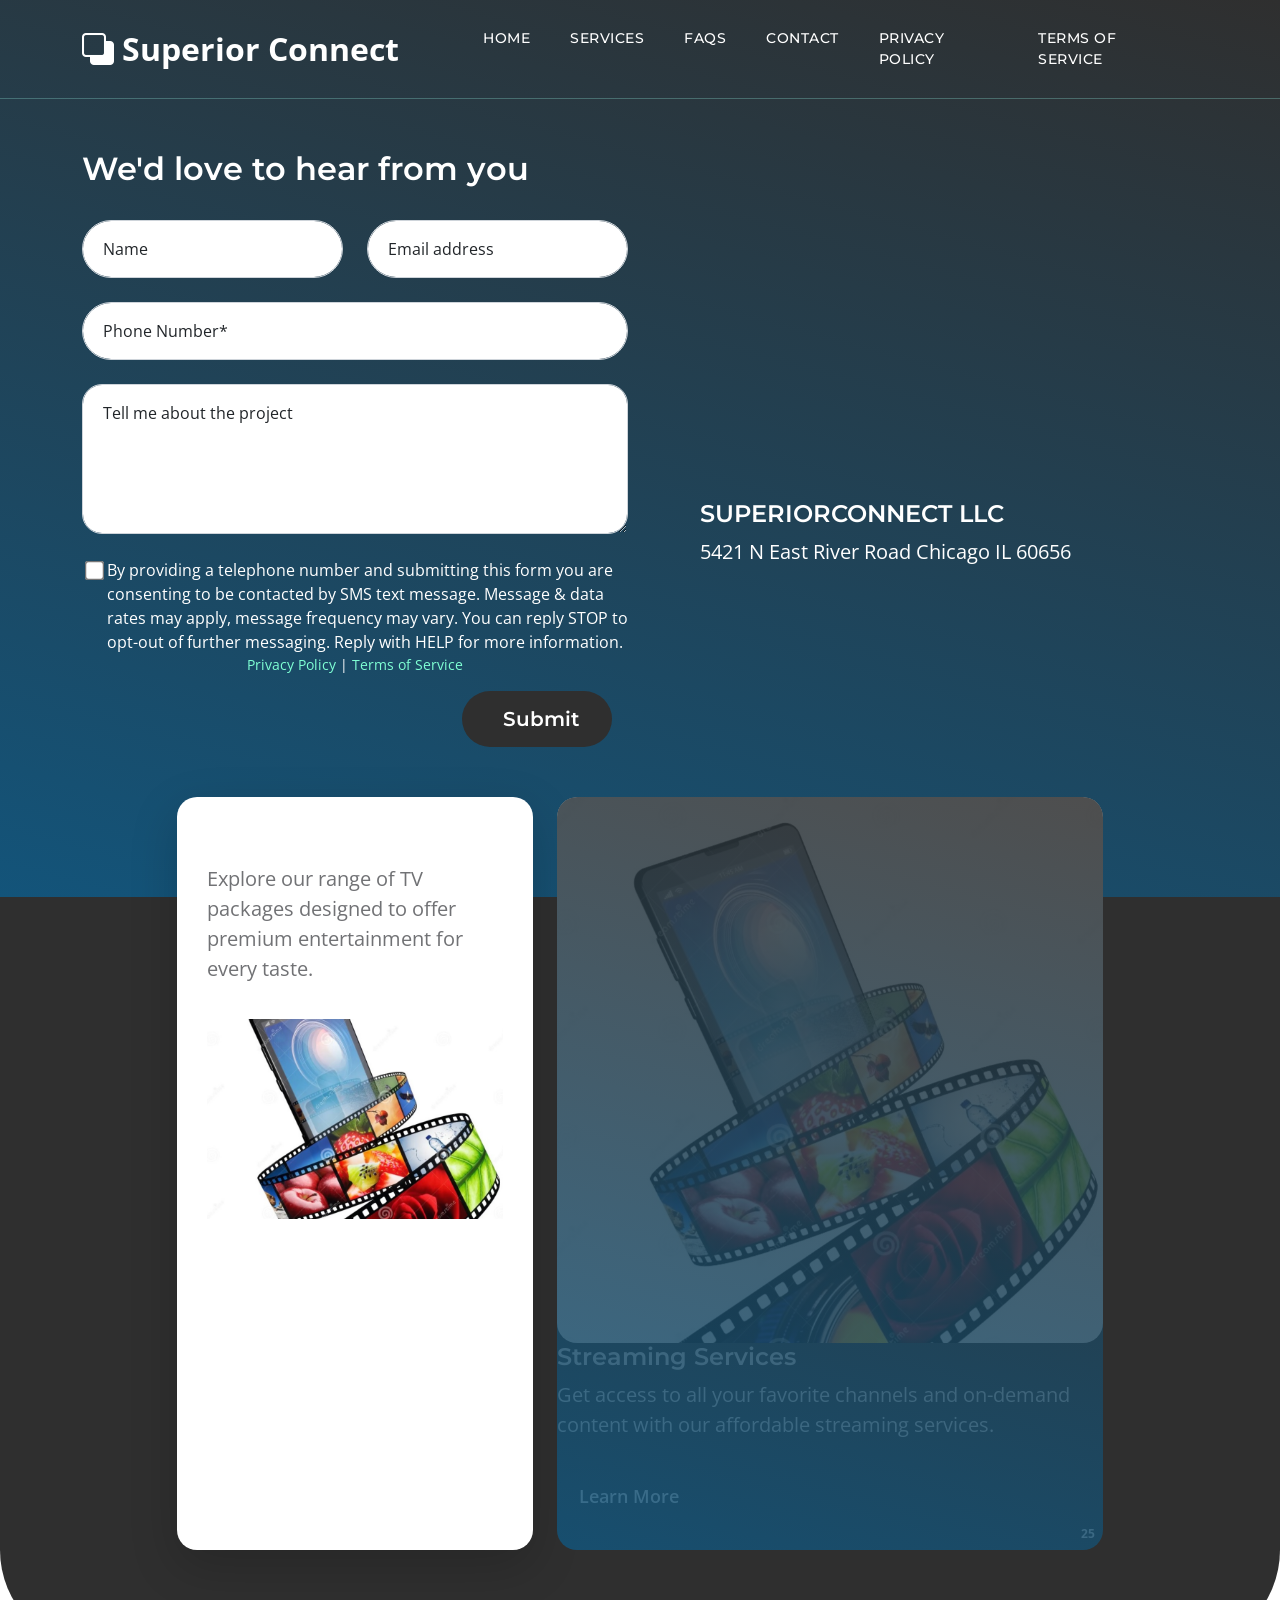
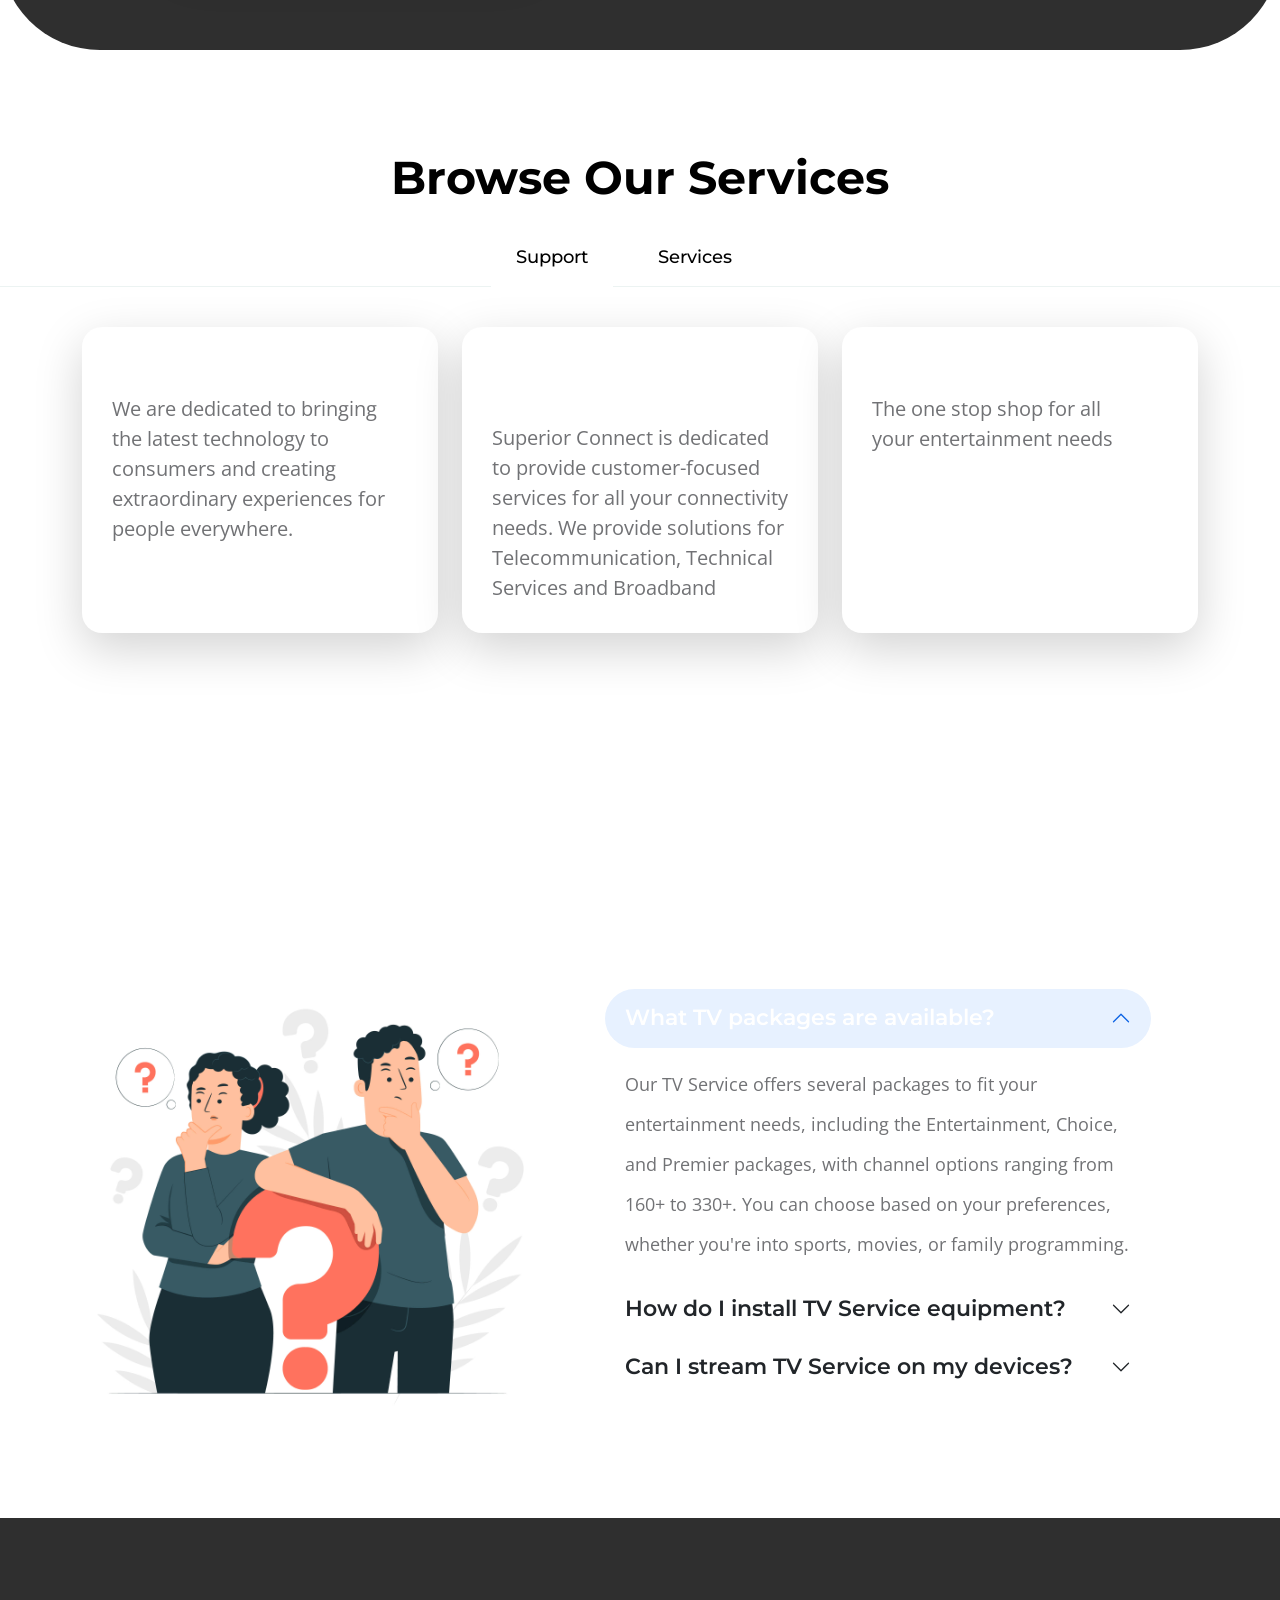
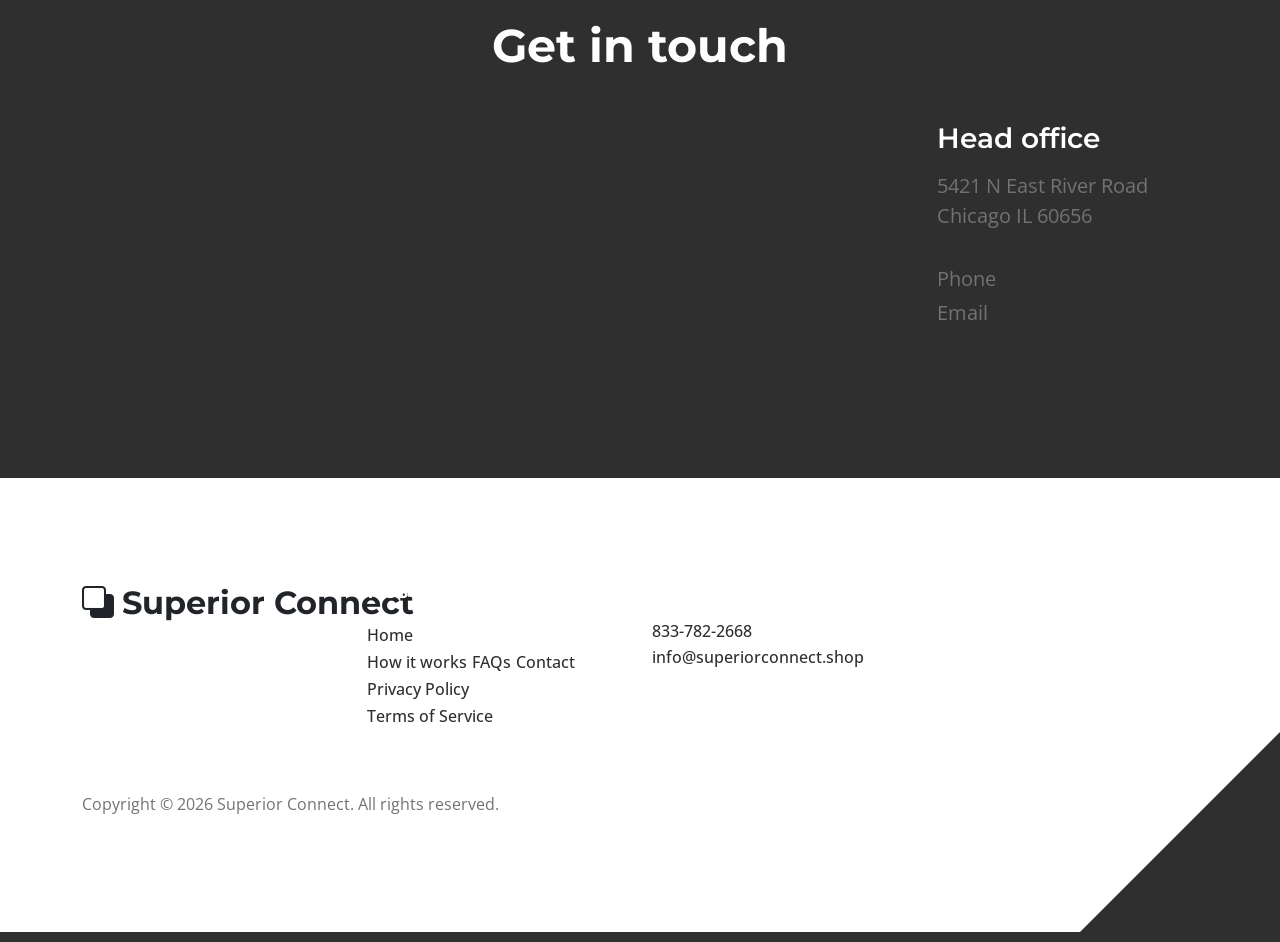
==== commit 73516680: "Update Privacy Policy and improve accessibility; fix typos and enhance navigation links" ====
--- a/index.html
+++ b/index.html
@@ -4,7 +4,7 @@
         <meta charset="utf-8">
         <meta name="viewport" content="width=device-width, initial-scale=1">
 
-        <meta name="description" content="">
+        <meta name="description" content="Superior Connect - Your trusted telecommunications service broker offering TV packages, streaming services, internet, and telecom solutions at competitive prices.">
         <meta name="author" content="">
 
         <title>Superior Connect</title>
@@ -20,12 +20,7 @@
 
         <link href="css/bootstrap-icons.css" rel="stylesheet">
 
-        <link href="css/templatemo-topic-listing.css" rel="stylesheet">      
-<!--
-
-
-
--->
+        <link href="css/templatemo-topic-listing.css" rel="stylesheet">
     </head>
     
     <body id="top">
@@ -85,7 +80,7 @@
                         </div>
 
                         <div class="col-lg-6 col-12">
-                            <form action="#" method="post" class="custom-form contact-form" role="form">
+                            <form action="https://formspree.io/f/xrbgpdzr" method="post" class="custom-form contact-form" role="form">
                                 <div class="row">
                                     <div class="col-lg-6 col-md-6 col-12">
                                         <div class="form-floating">
@@ -164,7 +159,7 @@
             
                         <div class="col-lg-4 col-12 mb-4 mb-lg-0">
                             <div class="custom-block bg-white shadow-lg">
-                                <a href="#">
+                                <a href="#section_1">
                                     <div class="d-flex">
                                         <div>
                                             <h5 class="mb-2">TV Packages</h5>
@@ -183,40 +178,16 @@
                         <div class="col-lg-6 col-12">
                             <div class="custom-block custom-block-overlay">
                                 <div class="d-flex flex-column h-100">
-                                    <img src="image/customdtv.html" class="custom-block-image img-fluid" alt="Streaming Services">
-            
-                                    <div class="custom-block-overlay-text d-flex">
+                        <img src="images/customdtv.jpg" class="custom-block-image img-fluid" alt="Streaming Services">
                                         <div>
                                             <h5 class="text-white mb-2">Streaming Services</h5>
             
                                             <p class="text-white">Get access to all your favorite channels and on-demand content with our affordable streaming services.</p>
             
-                                            <a href="#" class="btn custom-btn mt-2 mt-lg-3">Learn More</a>
-                                        </div>
-            
+                                            <a href="#section_1" class="btn custom-btn mt-2 mt-lg-3">Learn More</a>
                                         <span class="badge bg-streaming rounded-pill ms-auto">25</span>
                                     </div>
-            
-                                    <div class="social-share d-flex">
-                                        <p class="text-white me-4">Share:</p>
-            
-                                        <ul class="social-icon">
-                                            <li class="social-icon-item">
-                                                <a href="#" class="social-icon-link bi-twitter"></a>
-                                            </li>
-            
-                                            <li class="social-icon-item">
-                                                <a href="#" class="social-icon-link bi-facebook"></a>
-                                            </li>
-            
-                                            <li class="social-icon-item">
-                                                <a href="#" class="social-icon-link bi-pinterest"></a>
-                                            </li>
-                                        </ul>
-            
-                                        <a href="#" class="custom-icon bi-bookmark ms-auto"></a>
-                                    </div>
-            
+
                                     <div class="section-overlay"></div>
                                 </div>
                             </div>
@@ -258,7 +229,7 @@
                                     <div class="row">
                                         <div class="col-lg-4 col-md-6 col-12 mb-4 mb-lg-0">
                                             <div class="custom-block bg-white shadow-lg">
-                                                <a href="#">
+                                                <a href="#section_1">
                                                     <div class="d-flex">
                                                         <div>
                                                             <h5 class="mb-2">Advanced Functionality
@@ -274,7 +245,7 @@
                                         </div>
                                         <div class="col-lg-4 col-md-6 col-12 mb-4 mb-lg-0">
                                             <div class="custom-block bg-white shadow-lg">
-                                                <a href="#">
+                                                <a href="#section_1">
                                                     <div class="d-flex">
                                                         <div>
                                                             <h5 class="mb-2">Redefining Connectivity
@@ -290,7 +261,7 @@
                                         </div>
                                         <div class="col-lg-4 col-md-6 col-12">
                                             <div class="custom-block bg-white shadow-lg">
-                                                <a href="#">
+                                                <a href="#section_1">
                                                     <div class="d-flex">
                                                         <div>
                                                             <h5 class="mb-2">Entertainment</h5>
@@ -311,7 +282,7 @@
                                     <div class="row">
                                         <div class="col-lg-4 col-md-6 col-12 mb-4 mb-lg-3">
                                             <div class="custom-block bg-white shadow-lg">
-                                                <a href="#">
+                                                <a href="#section_1">
                                                     <div class="d-flex">
                                                         <div>
                                                             <h5 class="mb-2">Internet
@@ -326,7 +297,7 @@
                                         </div>
                                         <div class="col-lg-4 col-md-6 col-12 mb-4 mb-lg-3">
                                             <div class="custom-block bg-white shadow-lg">
-                                                <a href="#">
+                                                <a href="#section_1">
                                                     <div class="d-flex">
                                                         <div>
                                                             <h5 class="mb-2">DTH</h5>
@@ -340,7 +311,7 @@
                                         </div>
                                         <div class="col-lg-4 col-md-6 col-12">
                                             <div class="custom-block bg-white shadow-lg">
-                                                <a href="#">
+                                                <a href="#section_1">
                                                     <div class="d-flex">
                                                         <div>
                                                             <h5 class="mb-2">Telecom</h5>
@@ -492,22 +463,11 @@
 
                         <ul class="site-footer-links">
                             <li class="site-footer-link-item">
-                                <a href="#" class="site-footer-link">Home</a>
-                            </li>
-
+                            <a href="#top" class="site-footer-link">Home</a>
                             <li class="site-footer-link-item">
-                                <a href="#" class="site-footer-link">How it works</a>
-                            </li>
-
-                            <li class="site-footer-link-item">
-                                <a href="#" class="site-footer-link">FAQs</a>
-                            </li>
-
-                            <li class="site-footer-link-item">
-                                <a href="#" class="site-footer-link">Contact</a>
-                            </li>
-
-                            <li class="site-footer-link-item">
+                            <a href="#section_2" class="site-footer-link">How it works</a>
+                            <a href="#section_4" class="site-footer-link">FAQs</a>
+                            <a href="#section_1" class="site-footer-link">Contact</a>
                                 <a href="Privacy.html" class="site-footer-link">Privacy Policy</a>
                             </li>
 
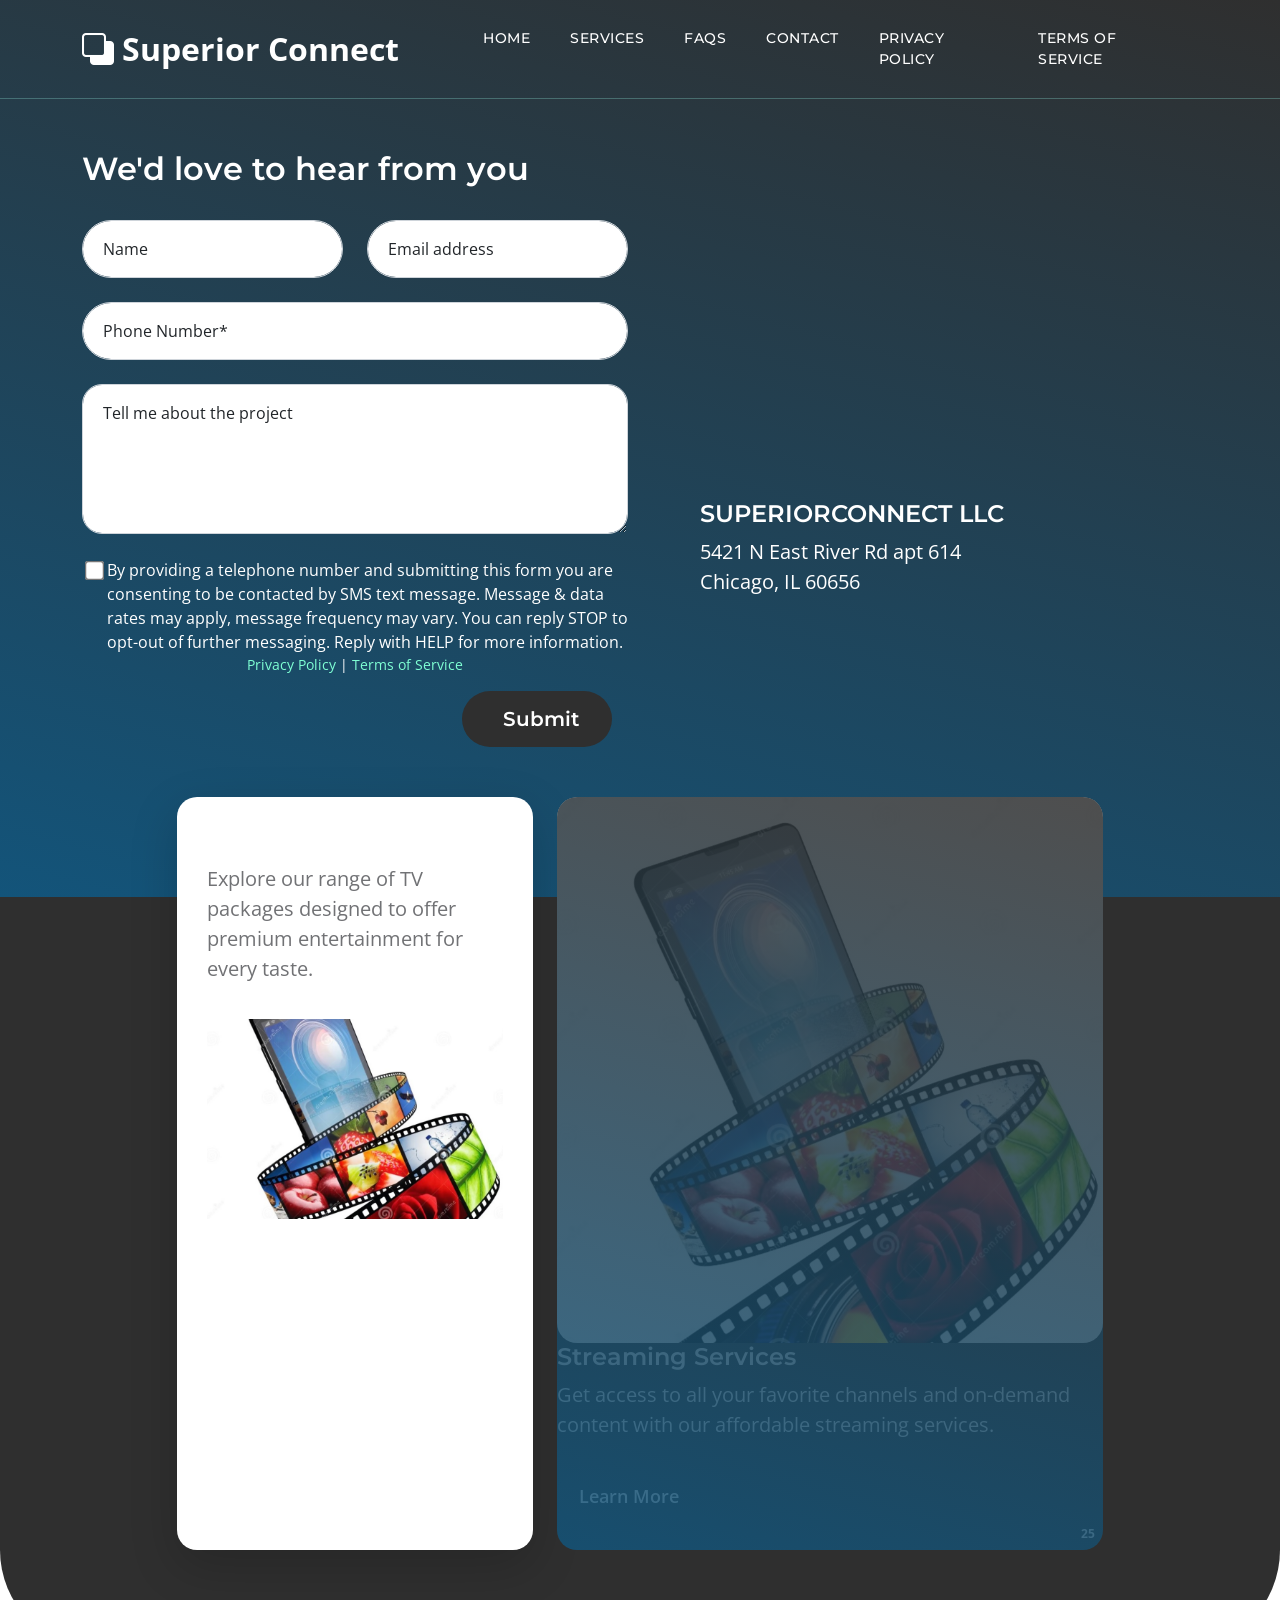
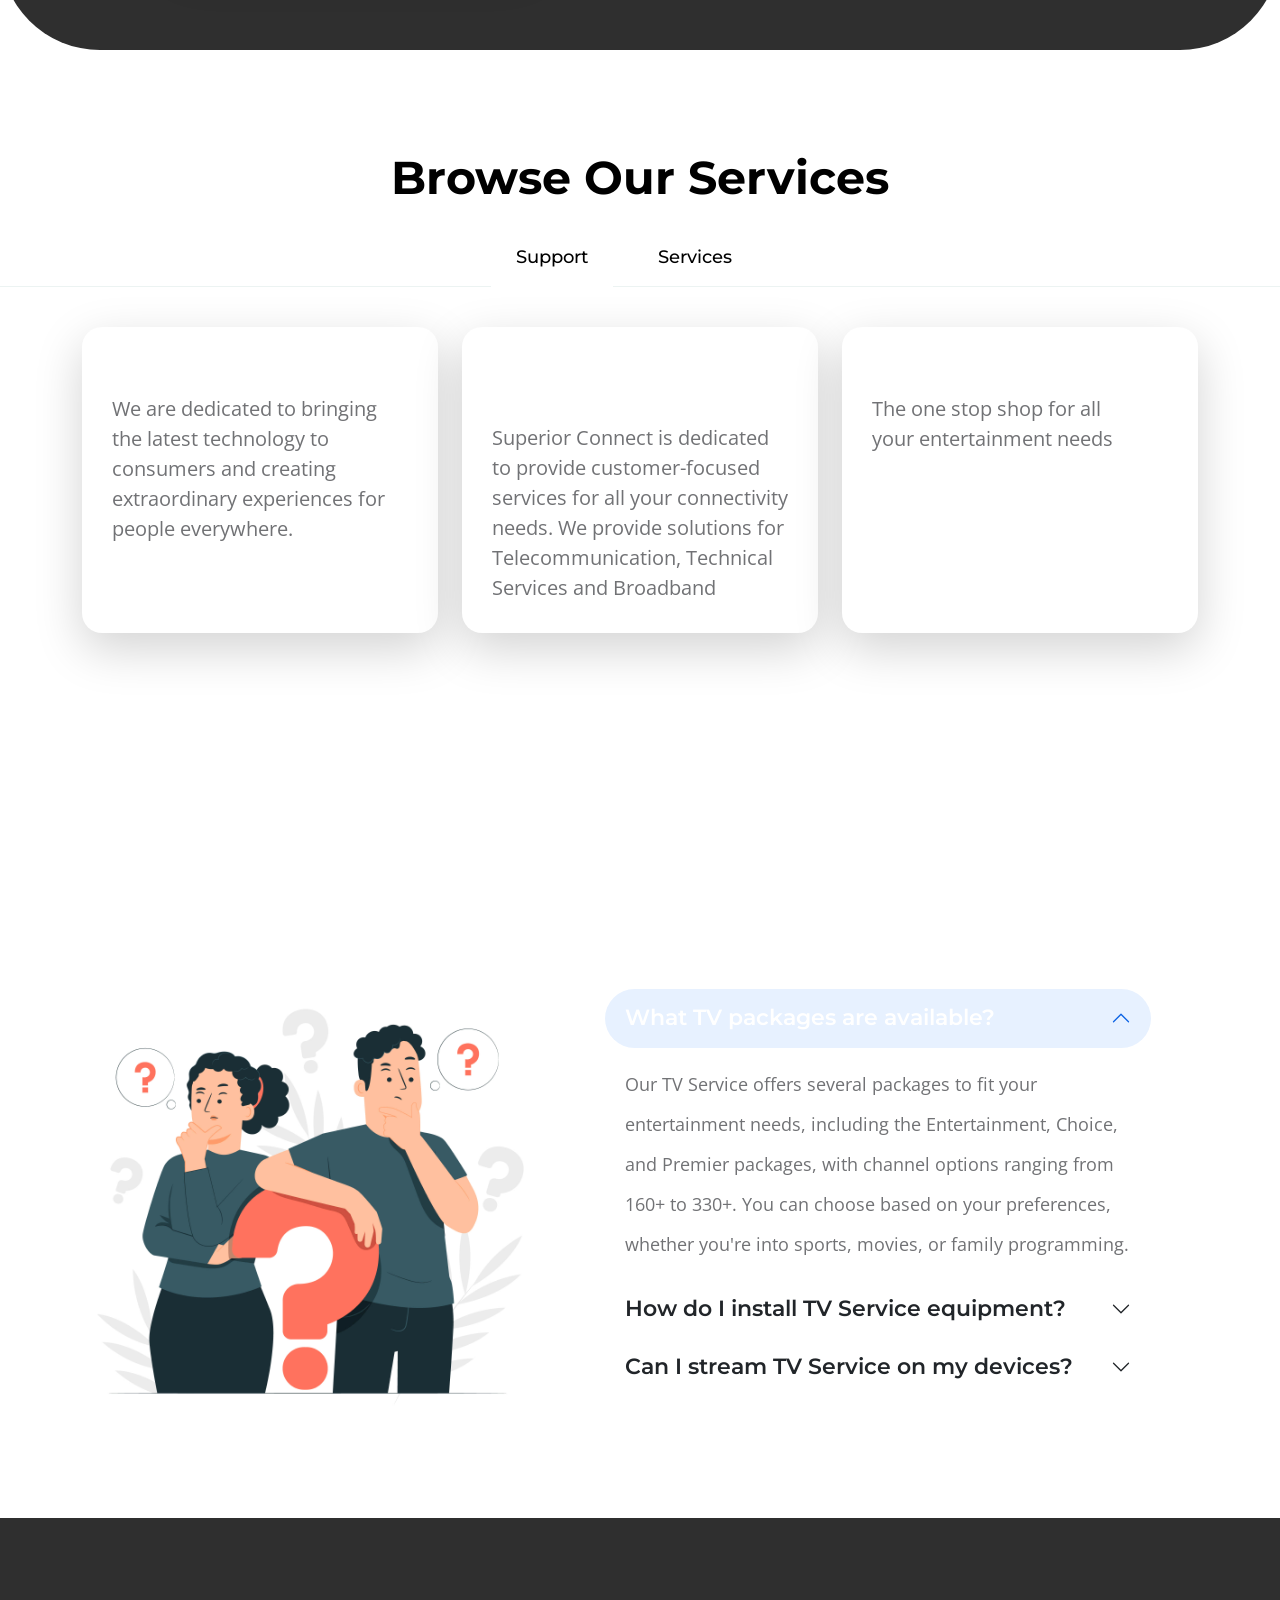
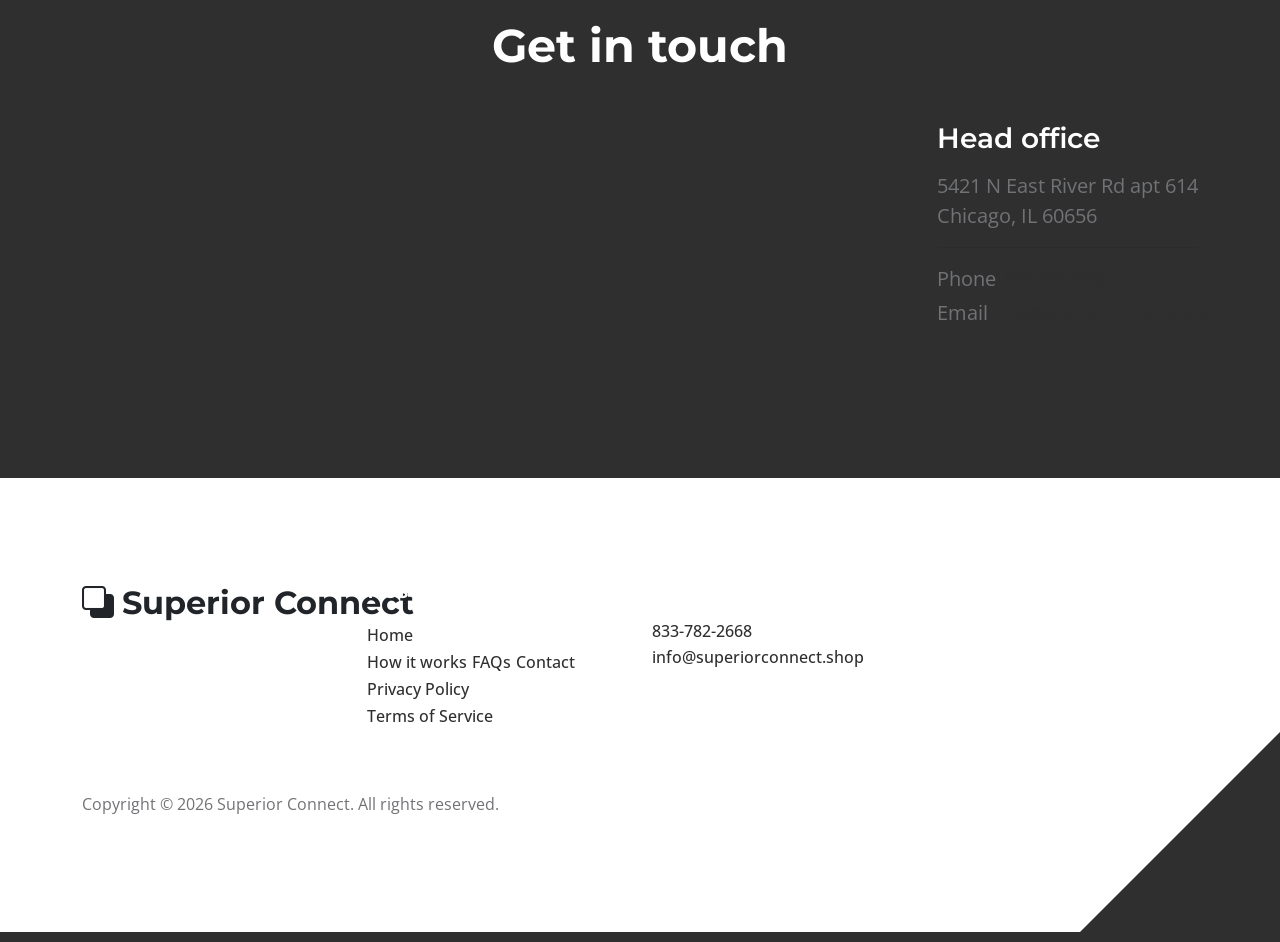
==== commit dab81f86: "Update address format in Privacy, Index, and Terms pages for consistency" ====
--- a/index.html
+++ b/index.html
@@ -143,8 +143,8 @@
                             <h5 class="mt-4 mb-2">SUPERIORCONNECT LLC
                             </h5>
 
-                            <p style="color: white;">5421 N East River Road 
-                                Chicago IL 60656</p>
+                            <p style="color: white;">5421 N East River Rd apt 614<br>
+                                Chicago, IL 60656</p>
                         </div>
 
                     </div>
@@ -421,7 +421,7 @@
                         <div class="col-lg-3 col-md-6 col-12 mb-3 mb-lg- mb-md-0 ms-auto">
                             <h4 class="mb-3">Head office</h4>
 
-                            <p>5421 N East River Road Chicago IL 60656</p>
+                            <p>5421 N East River Rd apt 614<br>Chicago, IL 60656</p>
 
                             <hr>
 
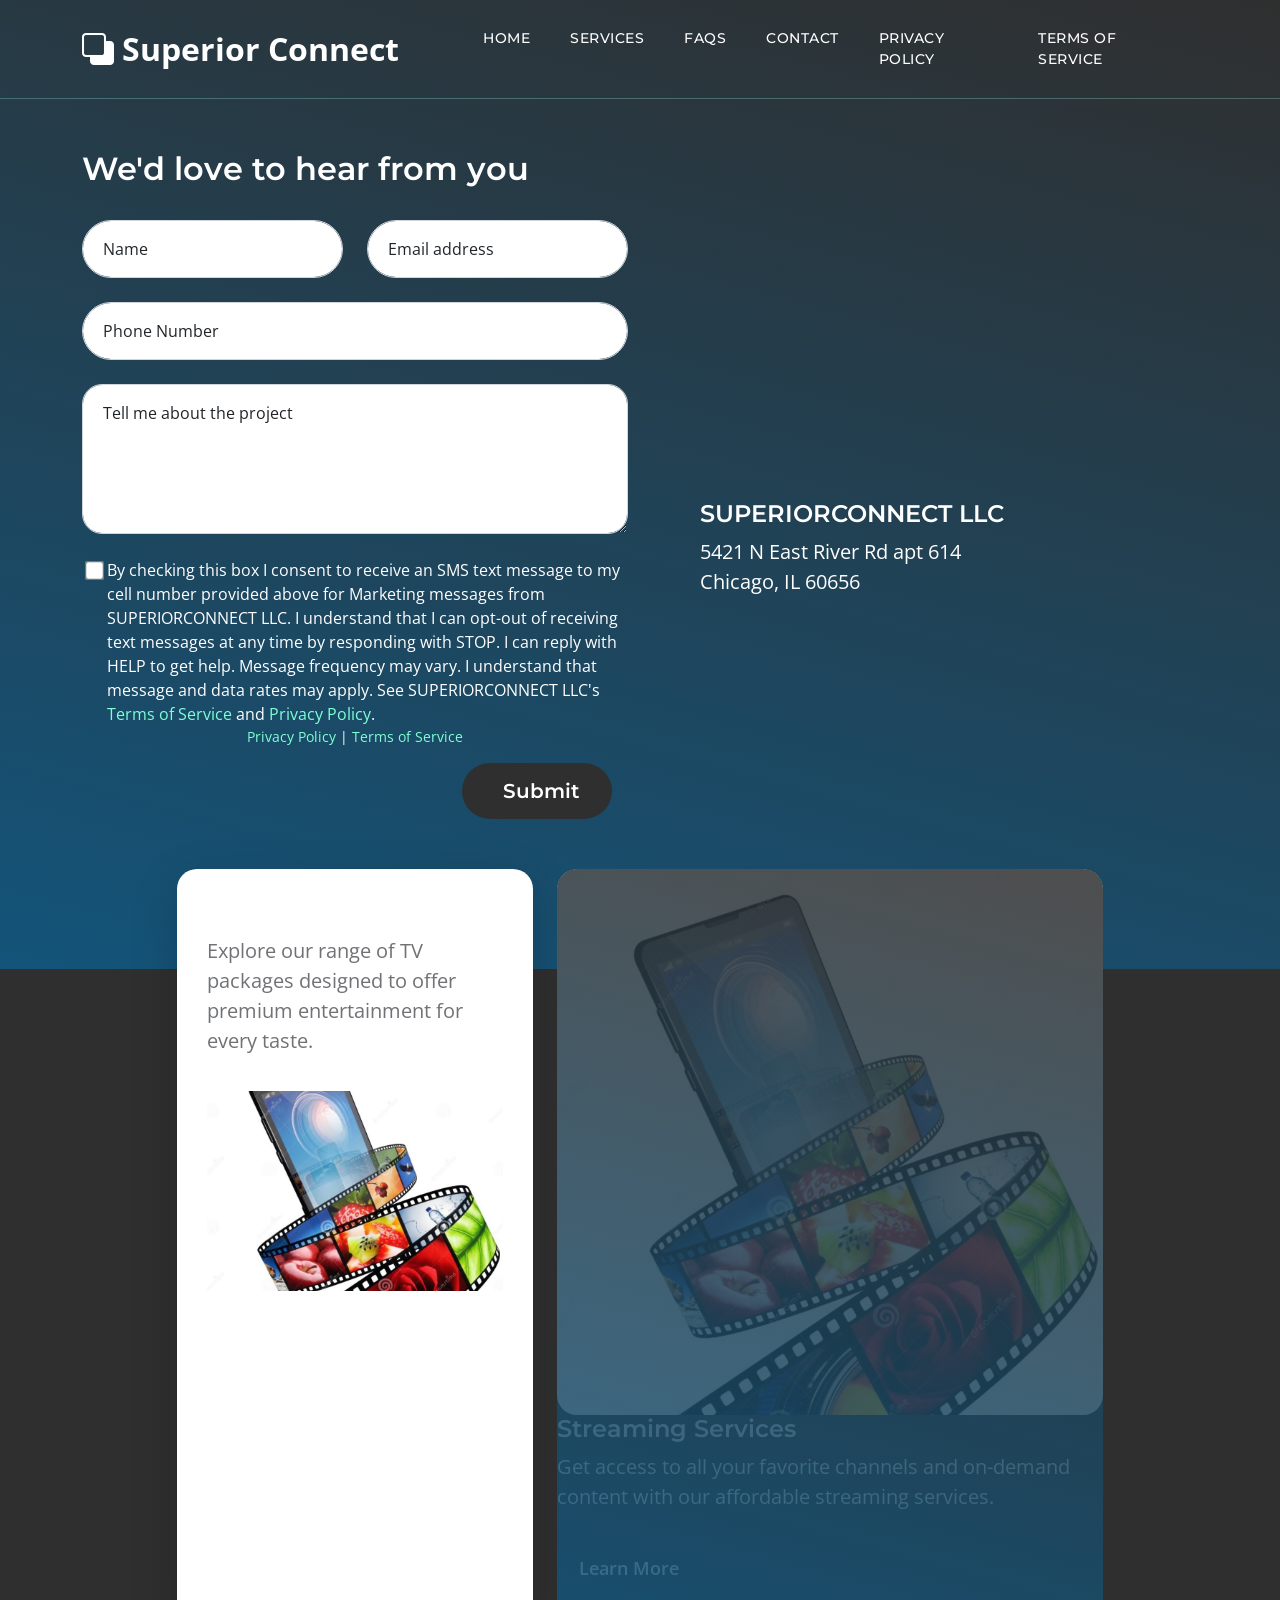
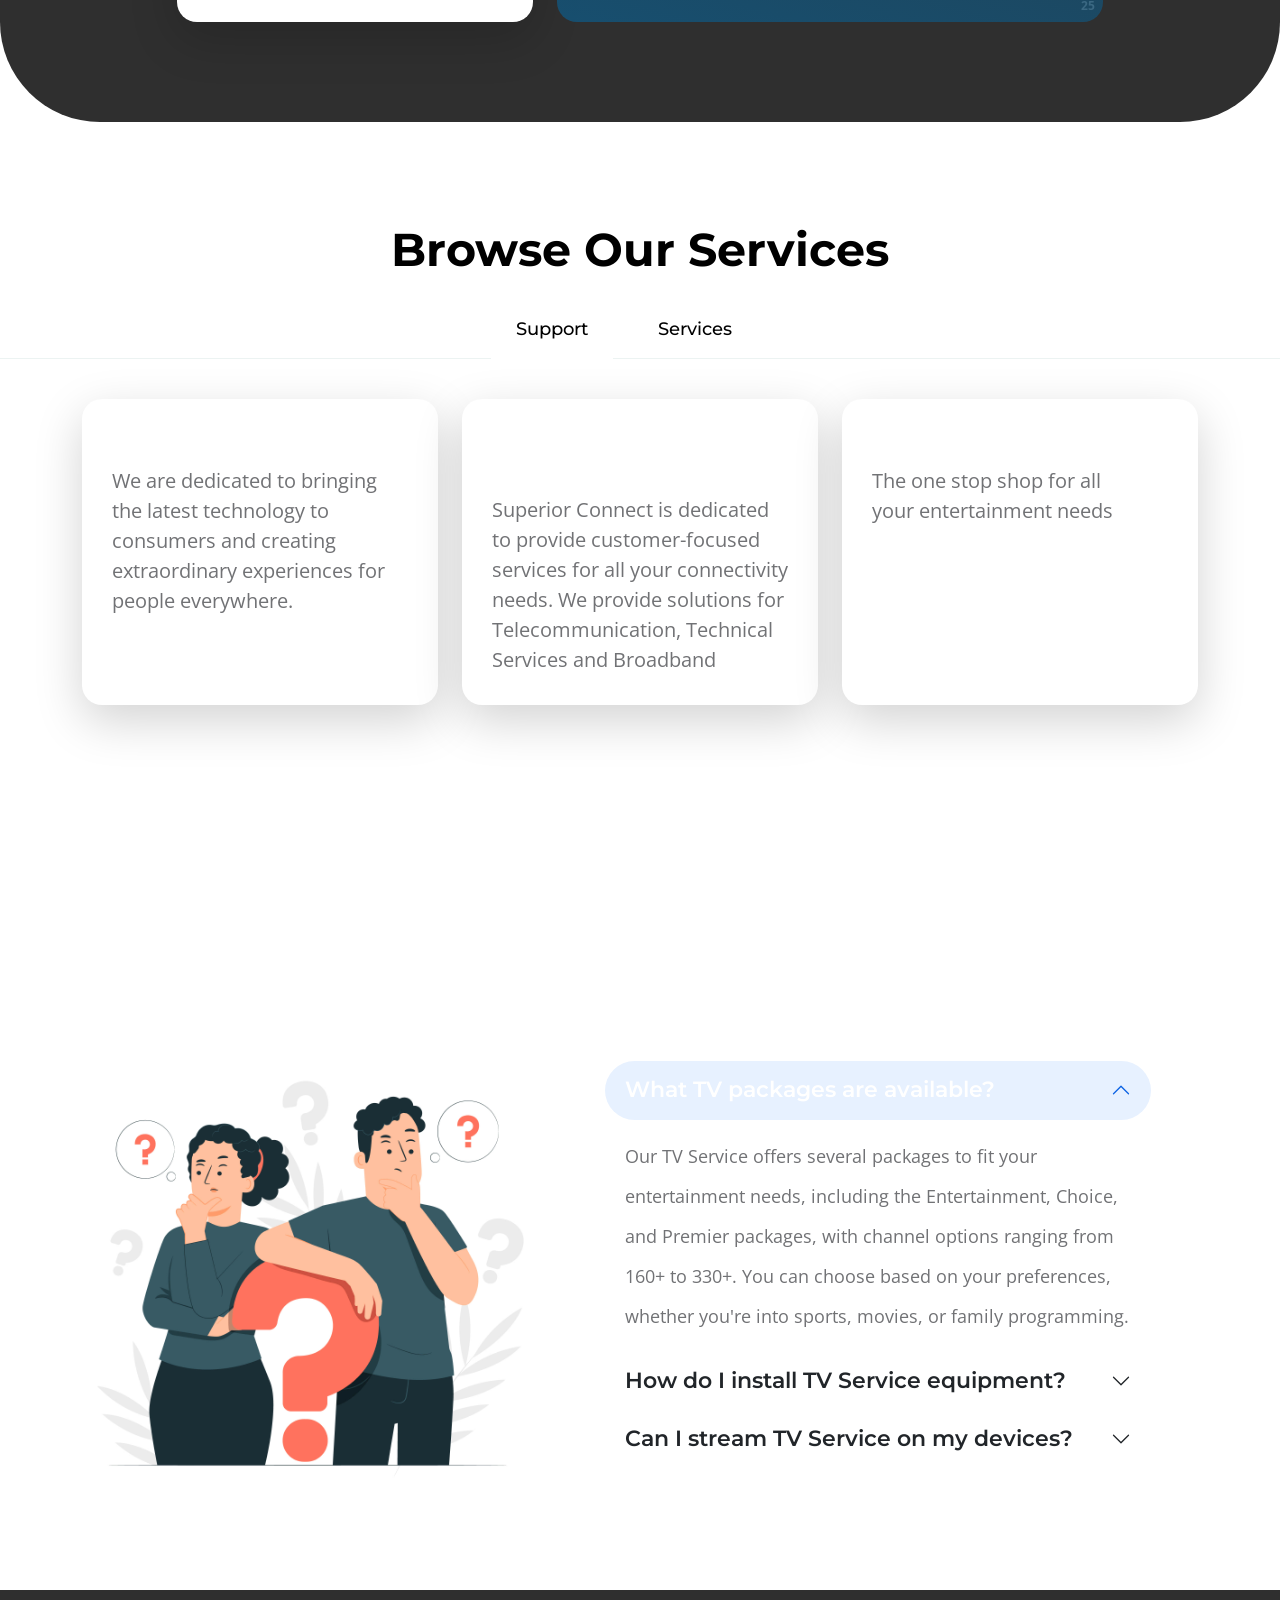
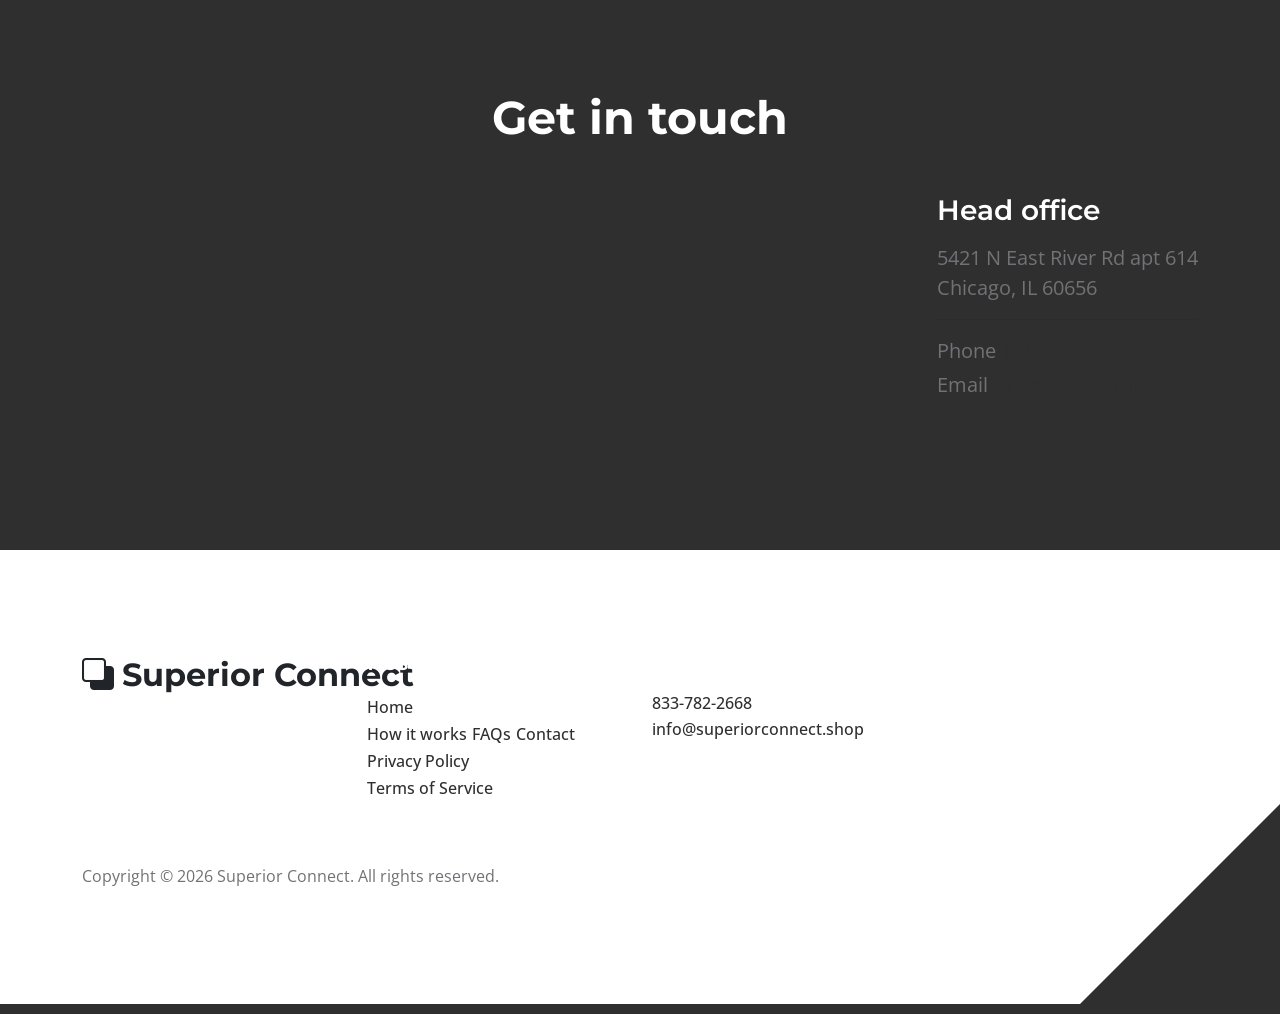
==== commit 289b34b9: "Update SMS consent language and improve clarity in Terms of Service" ====
--- a/index.html
+++ b/index.html
@@ -100,9 +100,9 @@
 
                                     <div class="col-lg-12 col-12">
                                         <div class="form-floating mb-3">
-                                            <input type="tel" name="phone" id="phone" class="form-control" placeholder="Phone Number" required="">
+                                            <input type="tel" name="phone" id="phone" class="form-control" placeholder="Phone Number">
                                             
-                                            <label for="phone">Phone Number*</label>
+                                            <label for="phone">Phone Number</label>
                                         </div>
 
                                         <div class="form-floating">
@@ -112,7 +112,7 @@
                                         </div>
                                     </div>
                                     <div style="display:flex;align-items: flex-start;">
-                                        <input type="checkbox" name="consentt" id="consentt" style="transform: scale(1.5); margin: 6px;" required><label for="consentt" style="color: white;">By providing a telephone number and submitting this form you are consenting to be contacted by SMS text message. Message & data rates may apply, message frequency may vary. You can reply STOP to opt-out of further messaging. Reply with HELP for more information.</label>
+                                        <input type="checkbox" name="sms_opt_in" id="sms_opt_in" value="yes" style="transform: scale(1.5); margin: 6px;"><label for="sms_opt_in" style="color: white;">By checking this box I consent to receive an SMS text message to my cell number provided above for Marketing messages from SUPERIORCONNECT LLC. I understand that I can opt-out of receiving text messages at any time by responding with STOP. I can reply with HELP to get help. Message frequency may vary. I understand that message and data rates may apply. See SUPERIORCONNECT LLC's <a href="terms.html" style="color: #7fffd4; text-decoration: none;">Terms of Service</a> and <a href="Privacy.html" style="color: #7fffd4; text-decoration: none;">Privacy Policy</a>.</label>
                                     </div>
                                     <div class="col-lg-12 col-12 text-center mb-3">
                                         <p style="color: white; font-size: 14px; margin: 0;">
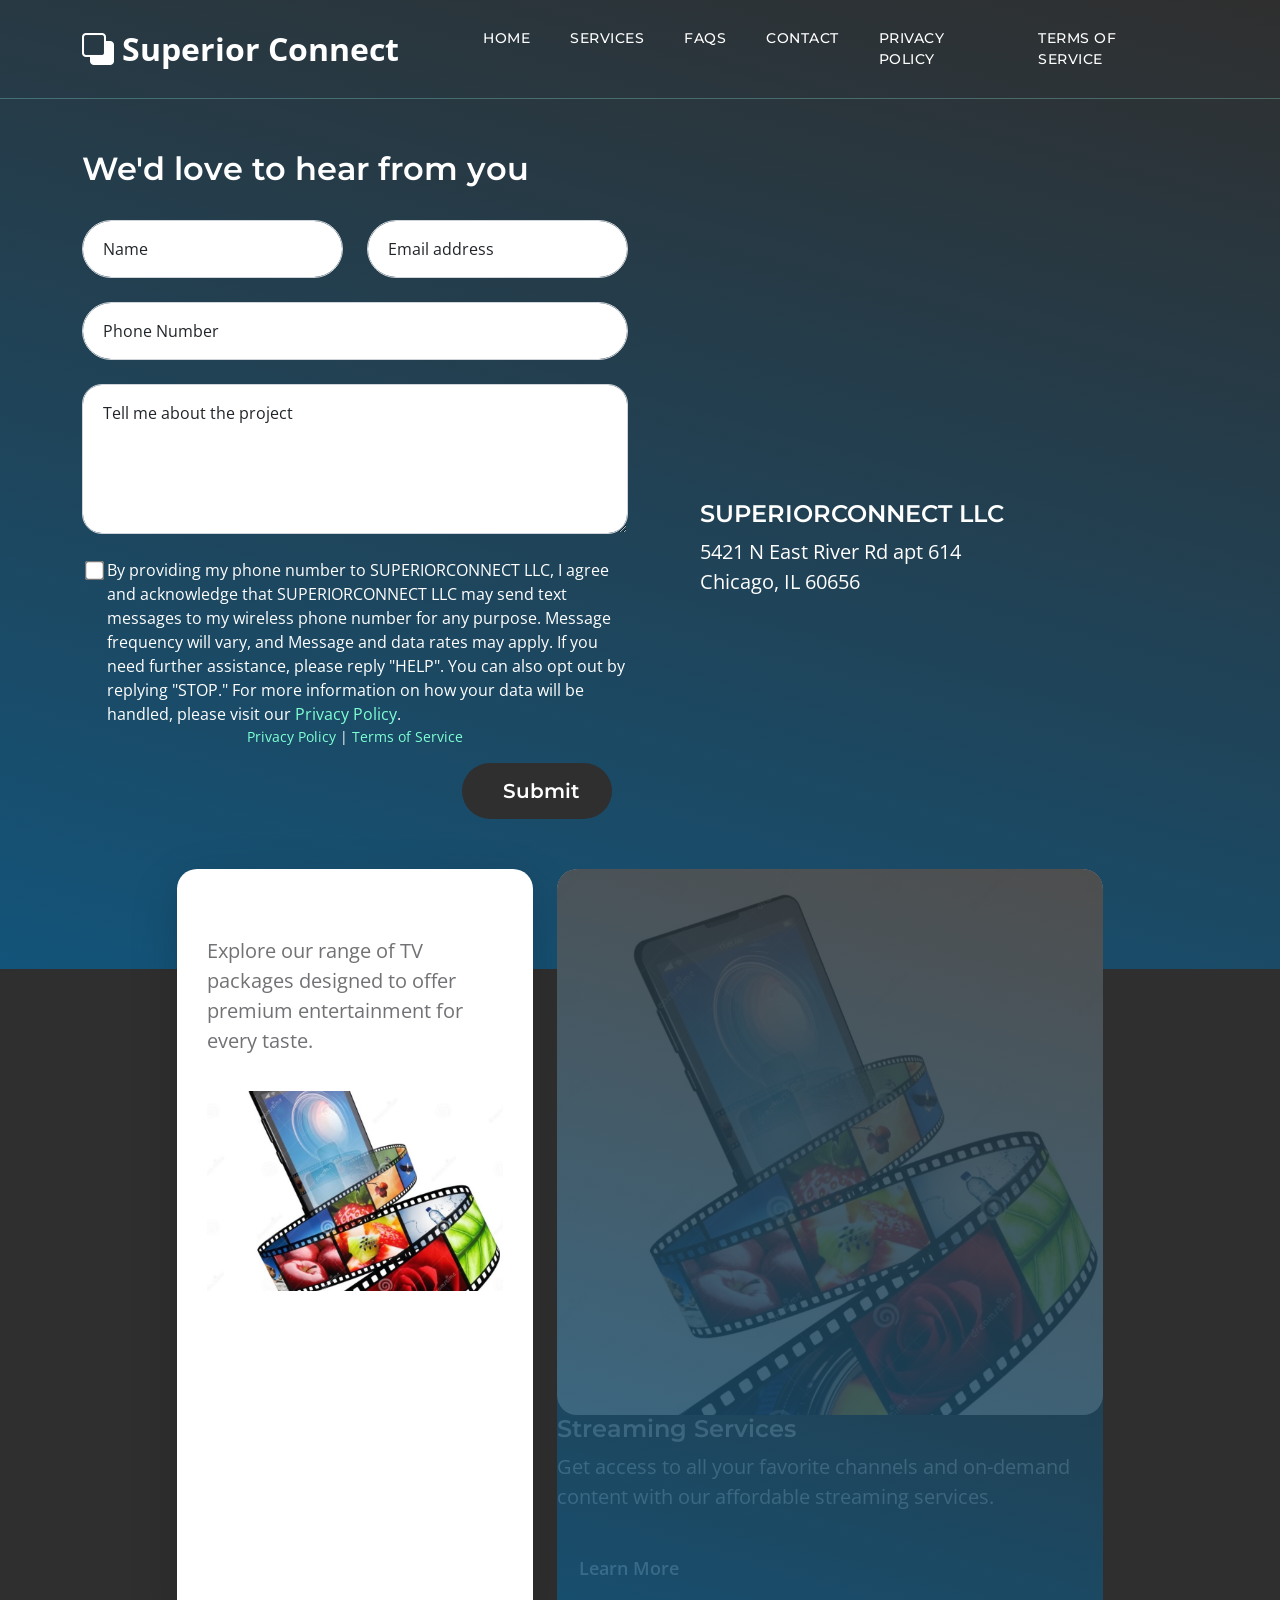
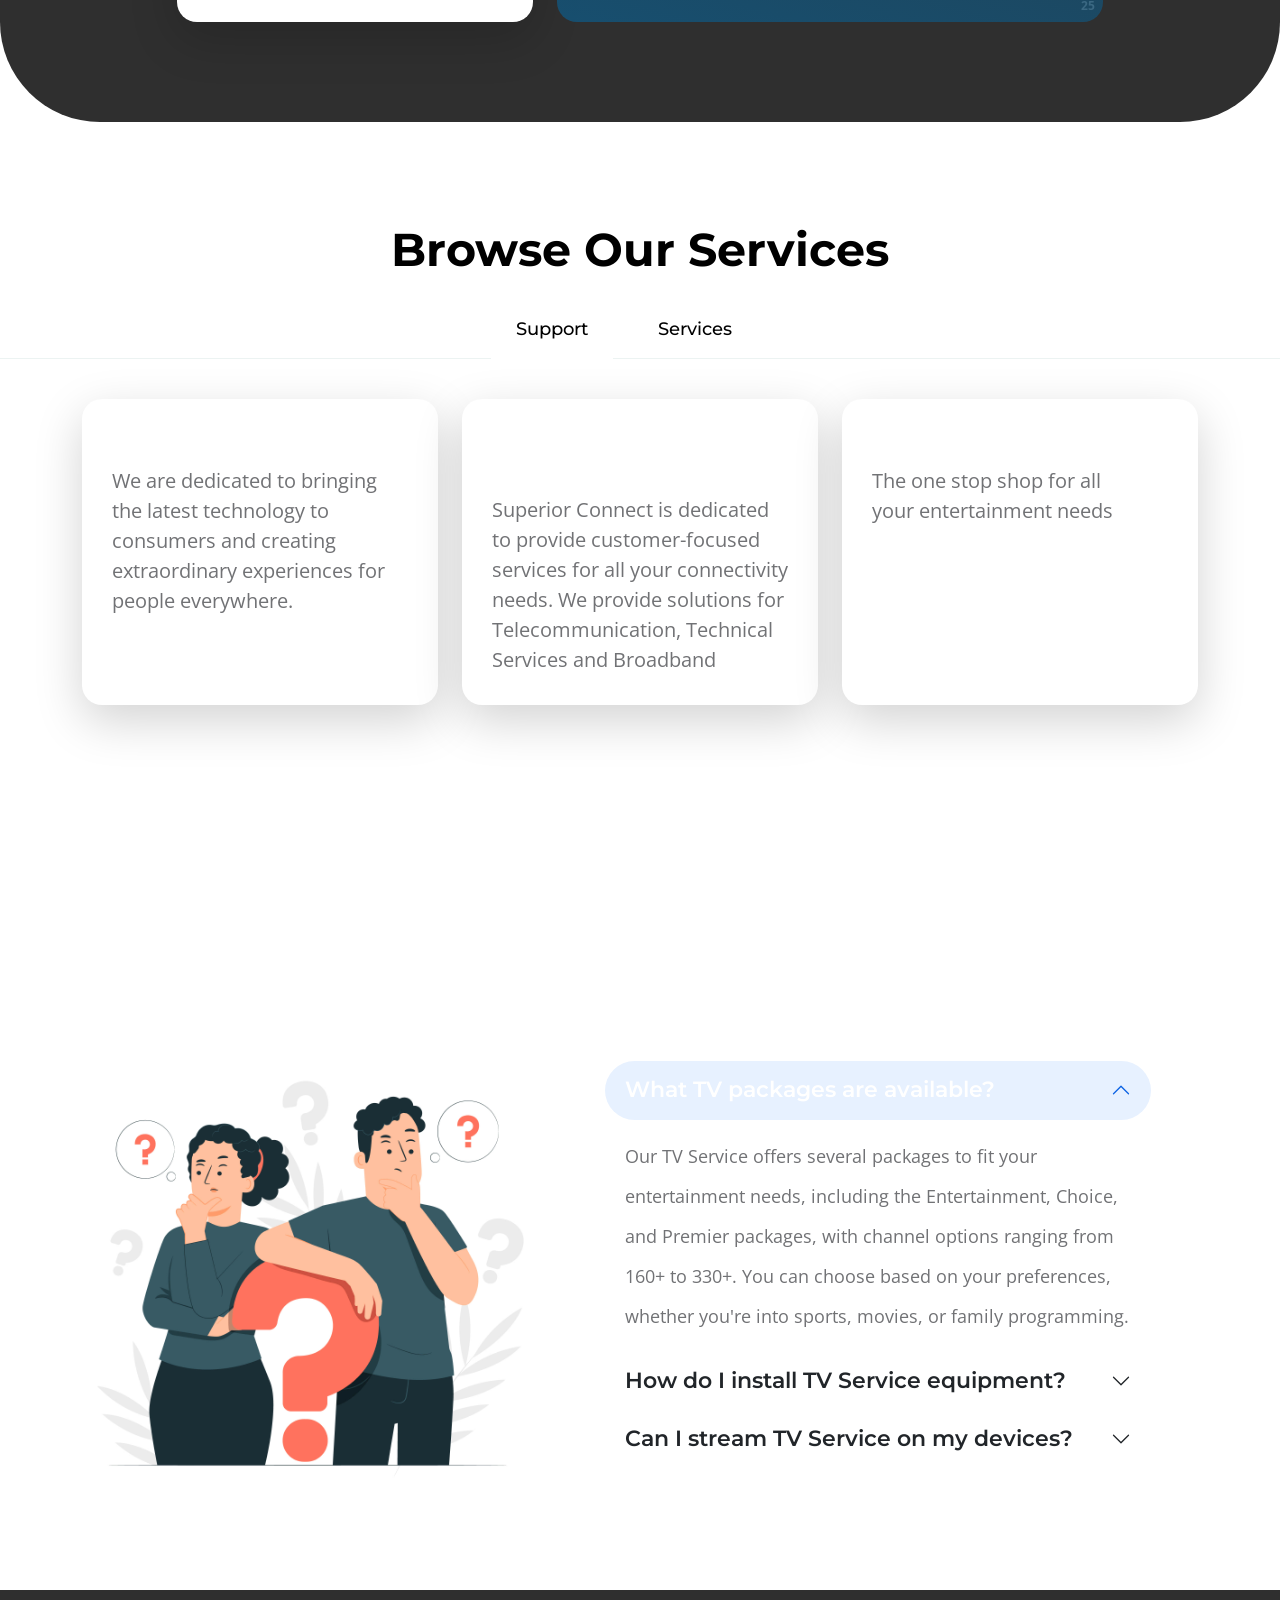
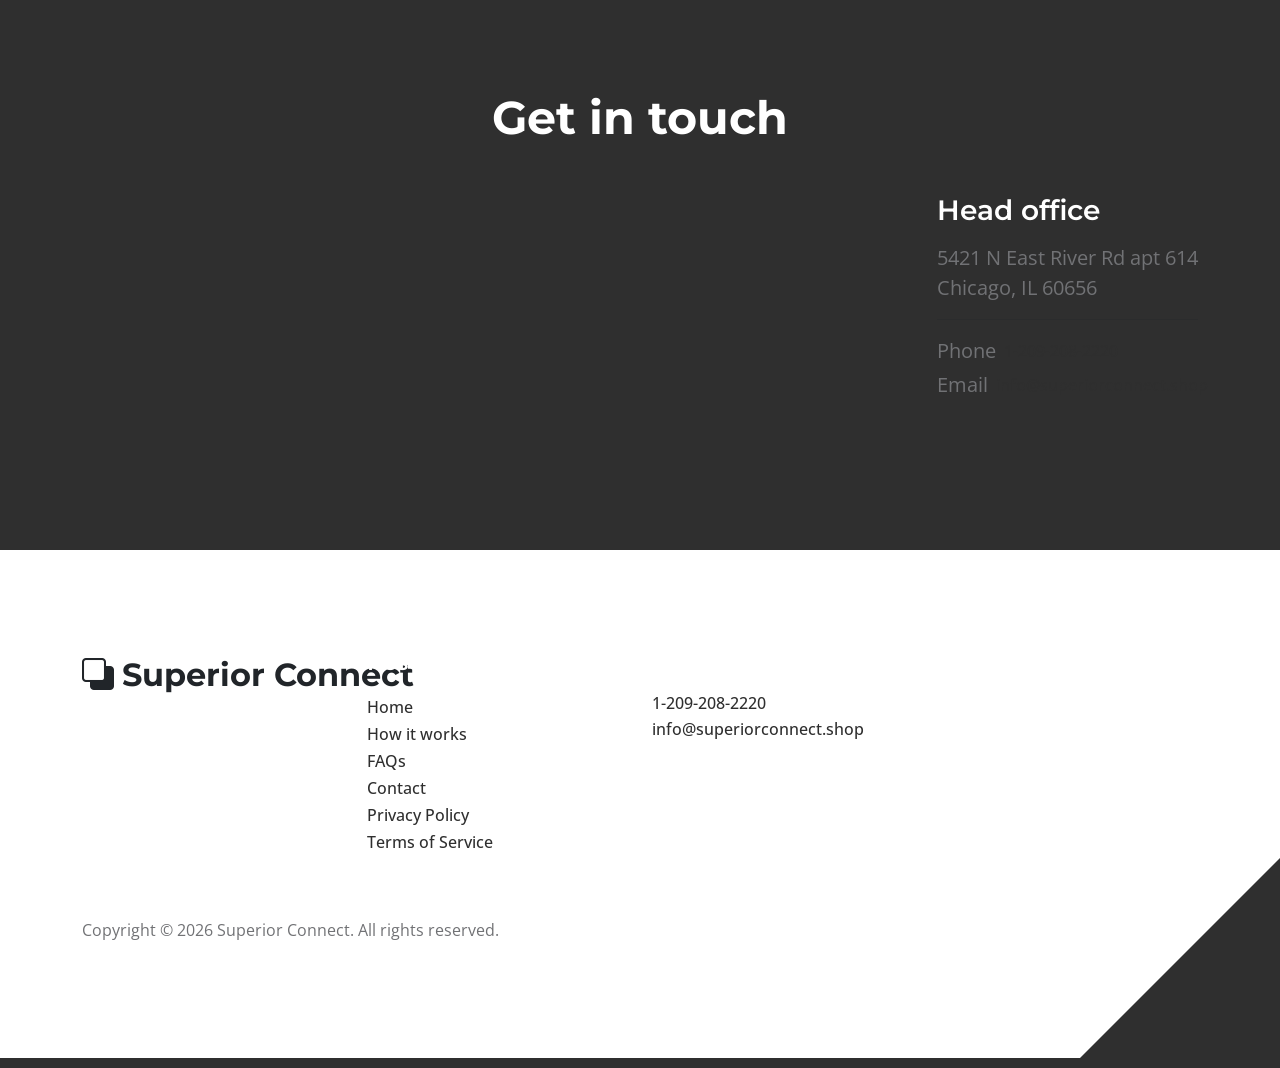
==== commit c3544b4a: "Update contact information and improve link consistency across multiple pages" ====
--- a/index.html
+++ b/index.html
@@ -86,7 +86,7 @@
                                         <div class="form-floating">
                                             <input type="text" name="name" id="name" class="form-control" placeholder="Name" required="">
                                             
-                                            <label for="floatingInput">Name</label>
+                                            <label for="name">Name</label>
                                         </div>
                                     </div>
 
@@ -94,7 +94,7 @@
                                         <div class="form-floating">
                                             <input type="email" name="email" id="email" pattern="[^ @]*@[^ @]*" class="form-control" placeholder="Email address" required="">
                                             
-                                            <label for="floatingInput">Email address</label>
+                                            <label for="email">Email address</label>
                                         </div>
                                     </div>
 
@@ -112,7 +112,7 @@
                                         </div>
                                     </div>
                                     <div style="display:flex;align-items: flex-start;">
-                                        <input type="checkbox" name="sms_opt_in" id="sms_opt_in" value="yes" style="transform: scale(1.5); margin: 6px;"><label for="sms_opt_in" style="color: white;">By checking this box I consent to receive an SMS text message to my cell number provided above for Marketing messages from SUPERIORCONNECT LLC. I understand that I can opt-out of receiving text messages at any time by responding with STOP. I can reply with HELP to get help. Message frequency may vary. I understand that message and data rates may apply. See SUPERIORCONNECT LLC's <a href="terms.html" style="color: #7fffd4; text-decoration: none;">Terms of Service</a> and <a href="Privacy.html" style="color: #7fffd4; text-decoration: none;">Privacy Policy</a>.</label>
+                                        <input type="checkbox" name="sms_opt_in" id="sms_opt_in" value="yes" style="transform: scale(1.5); margin: 6px;"><label for="sms_opt_in" style="color: white;">By providing my phone number to SUPERIORCONNECT LLC, I agree and acknowledge that SUPERIORCONNECT LLC may send text messages to my wireless phone number for any purpose. Message frequency will vary, and Message and data rates may apply. If you need further assistance, please reply "HELP". You can also opt out by replying "STOP." For more information on how your data will be handled, please visit our <a href="Privacy.html" style="color: #7fffd4; text-decoration: none;">Privacy Policy</a>.</label>
                                     </div>
                                     <div class="col-lg-12 col-12 text-center mb-3">
                                         <p style="color: white; font-size: 14px; margin: 0;">
@@ -428,8 +428,8 @@
                             <p class="d-flex align-items-center mb-1">
                                 <span class="me-2">Phone</span>
 
-                                <a href="tel: 833-782-2668" class="site-footer-link">
-                                    833-782-2668
+                                <a href="tel: 1-209-208-2220" class="site-footer-link">
+                                    1-209-208-2220
                                 </a>
                             </p>
 
@@ -463,11 +463,22 @@
 
                         <ul class="site-footer-links">
                             <li class="site-footer-link-item">
-                            <a href="#top" class="site-footer-link">Home</a>
+                                <a href="#top" class="site-footer-link">Home</a>
+                            </li>
+
                             <li class="site-footer-link-item">
-                            <a href="#section_2" class="site-footer-link">How it works</a>
-                            <a href="#section_4" class="site-footer-link">FAQs</a>
-                            <a href="#section_1" class="site-footer-link">Contact</a>
+                                <a href="#section_2" class="site-footer-link">How it works</a>
+                            </li>
+
+                            <li class="site-footer-link-item">
+                                <a href="#section_4" class="site-footer-link">FAQs</a>
+                            </li>
+
+                            <li class="site-footer-link-item">
+                                <a href="#section_5" class="site-footer-link">Contact</a>
+                            </li>
+
+                            <li class="site-footer-link-item">
                                 <a href="Privacy.html" class="site-footer-link">Privacy Policy</a>
                             </li>
 
@@ -481,8 +492,8 @@
                         <h6 class="site-footer-title mb-3">Information</h6>
 
                         <p class="text-white d-flex mb-1">
-                            <a href="tel: 833-782-2668" class="site-footer-link">
-                                833-782-2668
+                            <a href="tel: 1-209-208-2220" class="site-footer-link">
+                                1-209-208-2220
                             </a>
                         </p>
 
@@ -494,8 +505,8 @@
                     </div>
 
 
-                        <p class="copyright-text mt-lg-5 mt-4">Copyright © 2026 Superior Connect. All rights reserved.
-                        
+                    <div class="col-12">
+                        <p class="copyright-text mt-lg-5 mt-4">Copyright © 2026 Superior Connect. All rights reserved.</p>
                     </div>
 
                 </div>
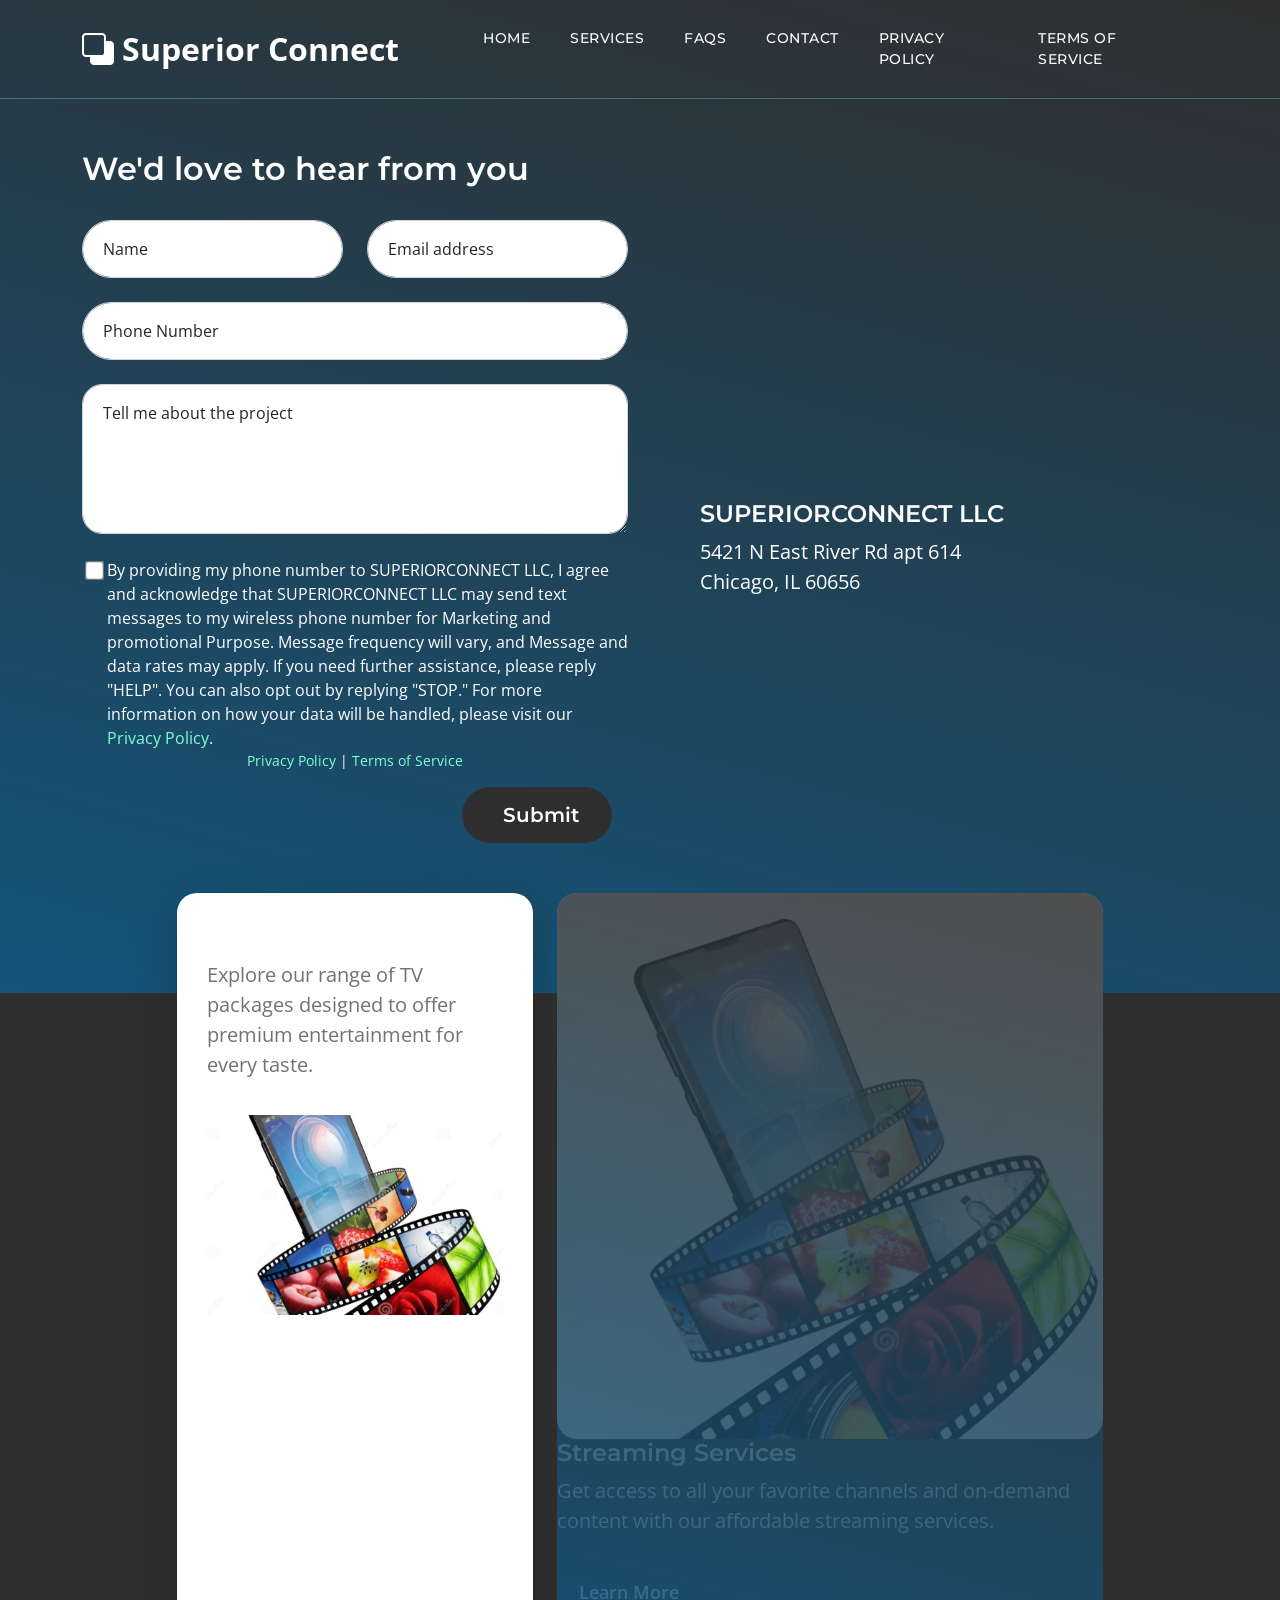
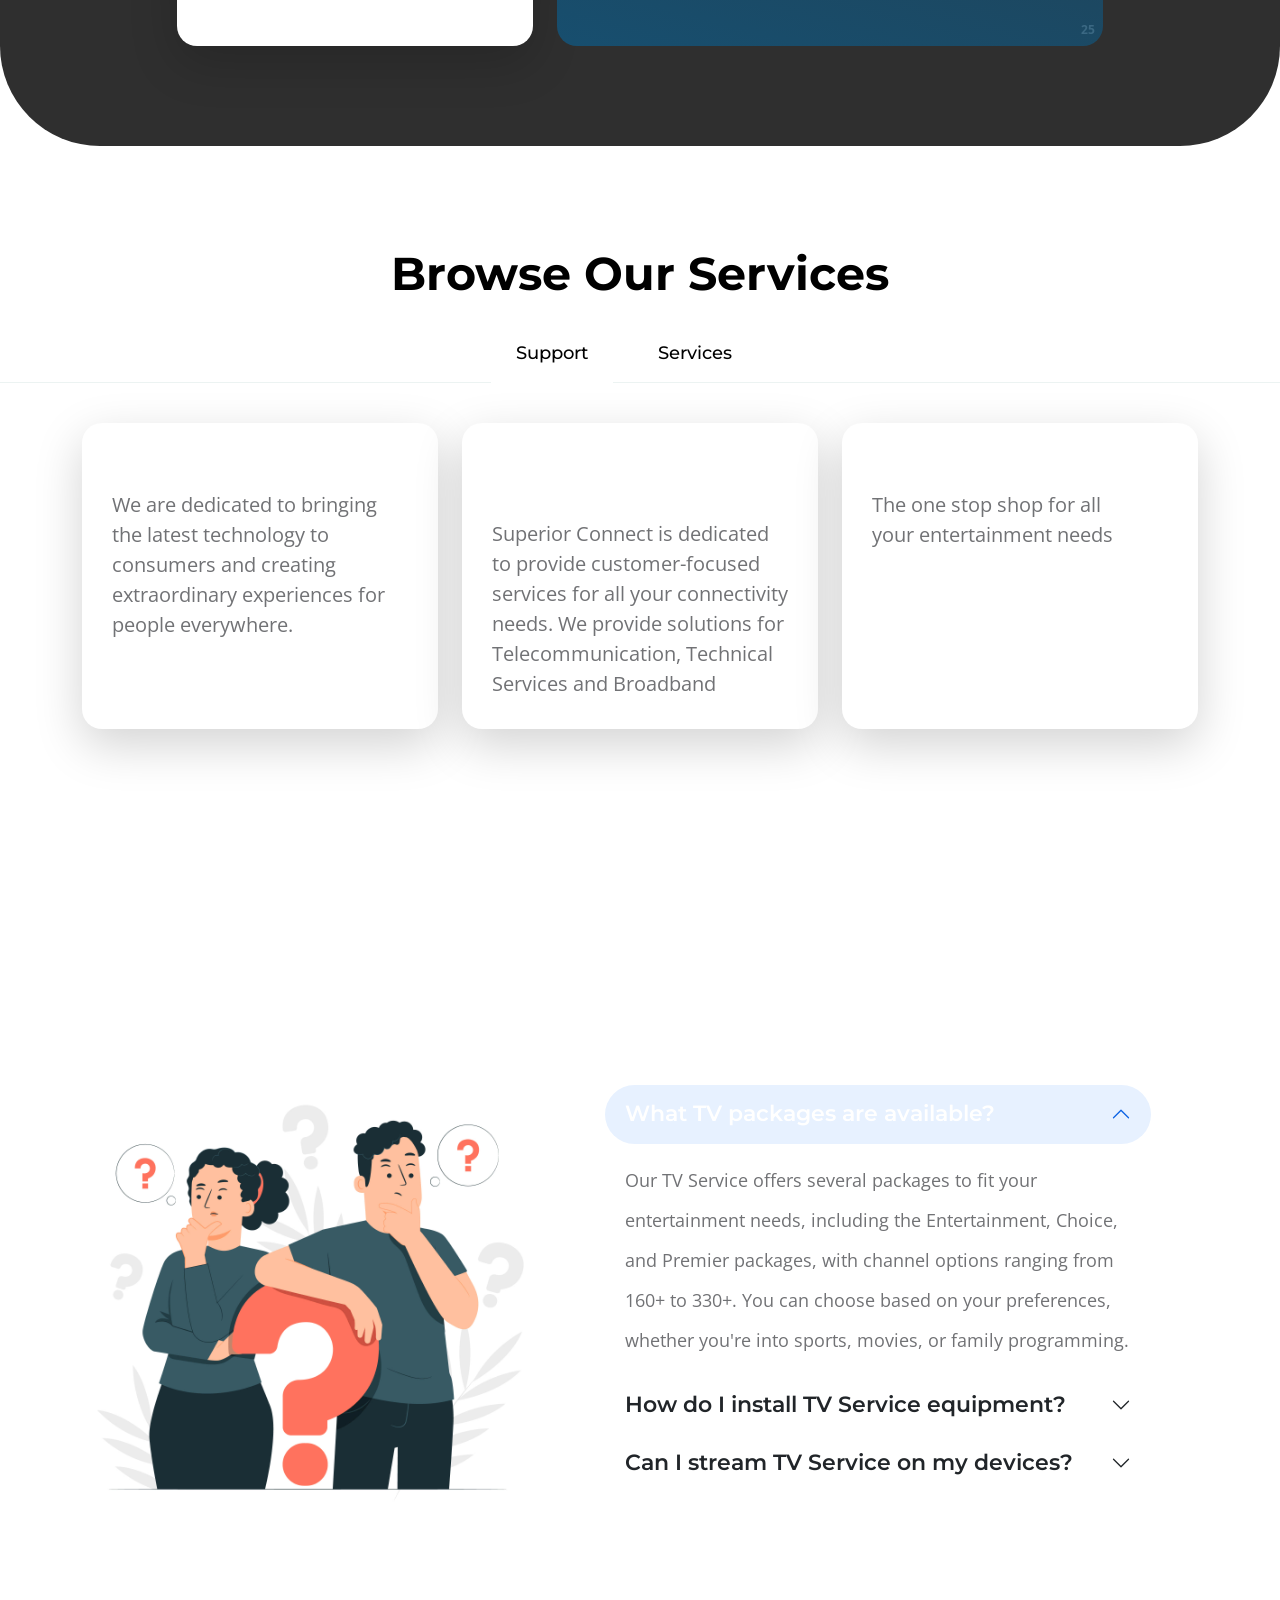
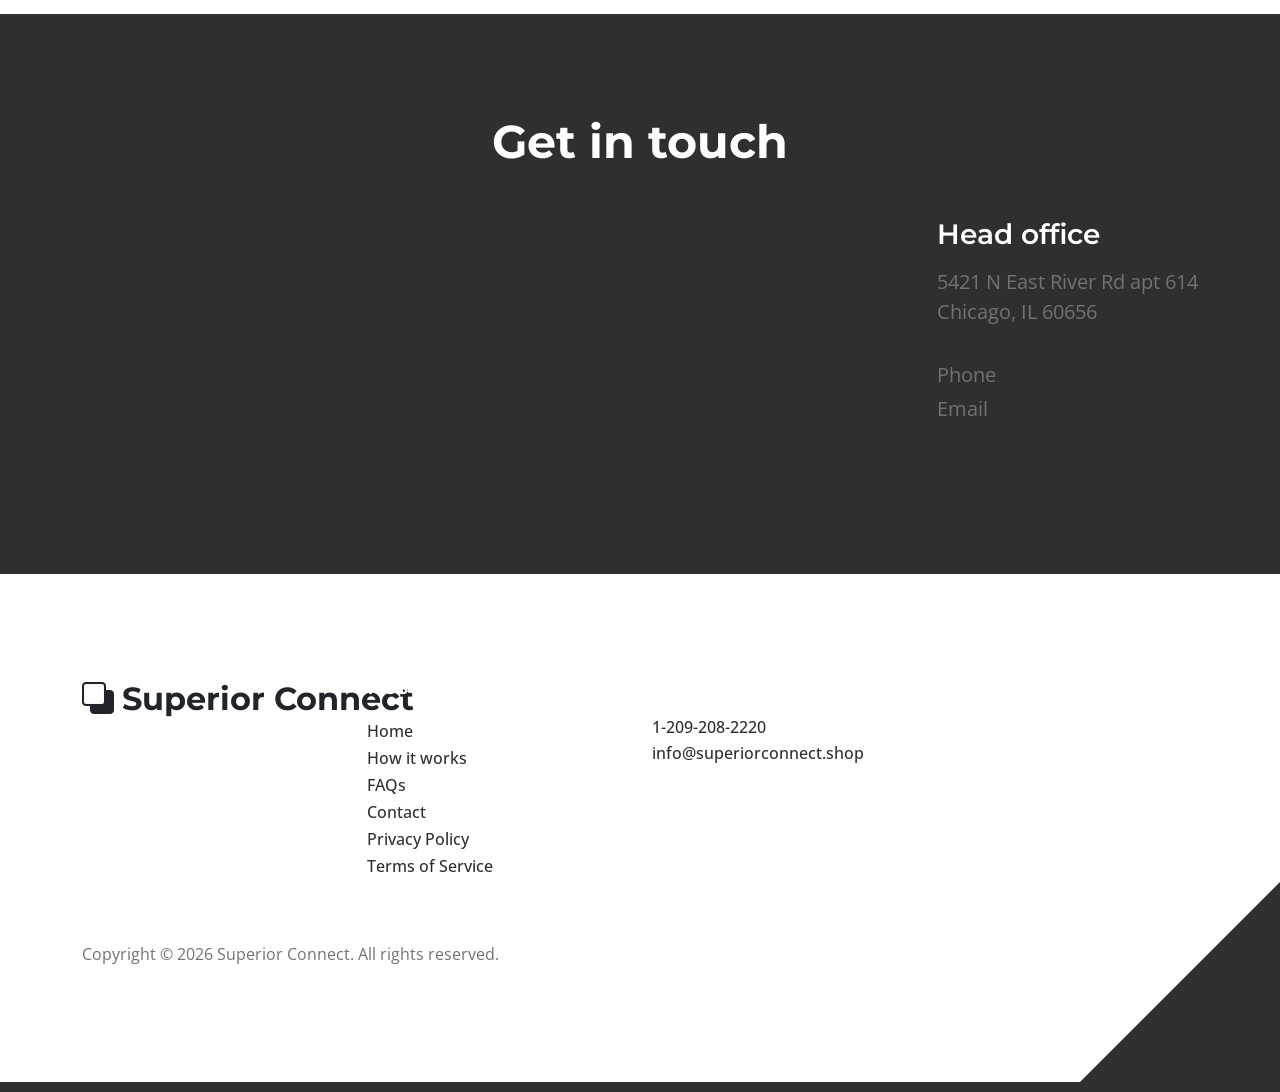
==== commit e054e77d: "Update SMS consent language for clarity and compliance" ====
--- a/index.html
+++ b/index.html
@@ -112,7 +112,7 @@
                                         </div>
                                     </div>
                                     <div style="display:flex;align-items: flex-start;">
-                                        <input type="checkbox" name="sms_opt_in" id="sms_opt_in" value="yes" style="transform: scale(1.5); margin: 6px;"><label for="sms_opt_in" style="color: white;">By providing my phone number to SUPERIORCONNECT LLC, I agree and acknowledge that SUPERIORCONNECT LLC may send text messages to my wireless phone number for any purpose. Message frequency will vary, and Message and data rates may apply. If you need further assistance, please reply "HELP". You can also opt out by replying "STOP." For more information on how your data will be handled, please visit our <a href="Privacy.html" style="color: #7fffd4; text-decoration: none;">Privacy Policy</a>.</label>
+                                        <input type="checkbox" name="sms_opt_in" id="sms_opt_in" value="yes" style="transform: scale(1.5); margin: 6px;"><label for="sms_opt_in" style="color: white;">By providing my phone number to SUPERIORCONNECT LLC, I agree and acknowledge that SUPERIORCONNECT LLC may send text messages to my wireless phone number for Marketing and promotional Purpose. Message frequency will vary, and Message and data rates may apply. If you need further assistance, please reply "HELP". You can also opt out by replying "STOP." For more information on how your data will be handled, please visit our <a href="Privacy.html" style="color: #7fffd4; text-decoration: none;">Privacy Policy</a>.</label>
                                     </div>
                                     <div class="col-lg-12 col-12 text-center mb-3">
                                         <p style="color: white; font-size: 14px; margin: 0;">
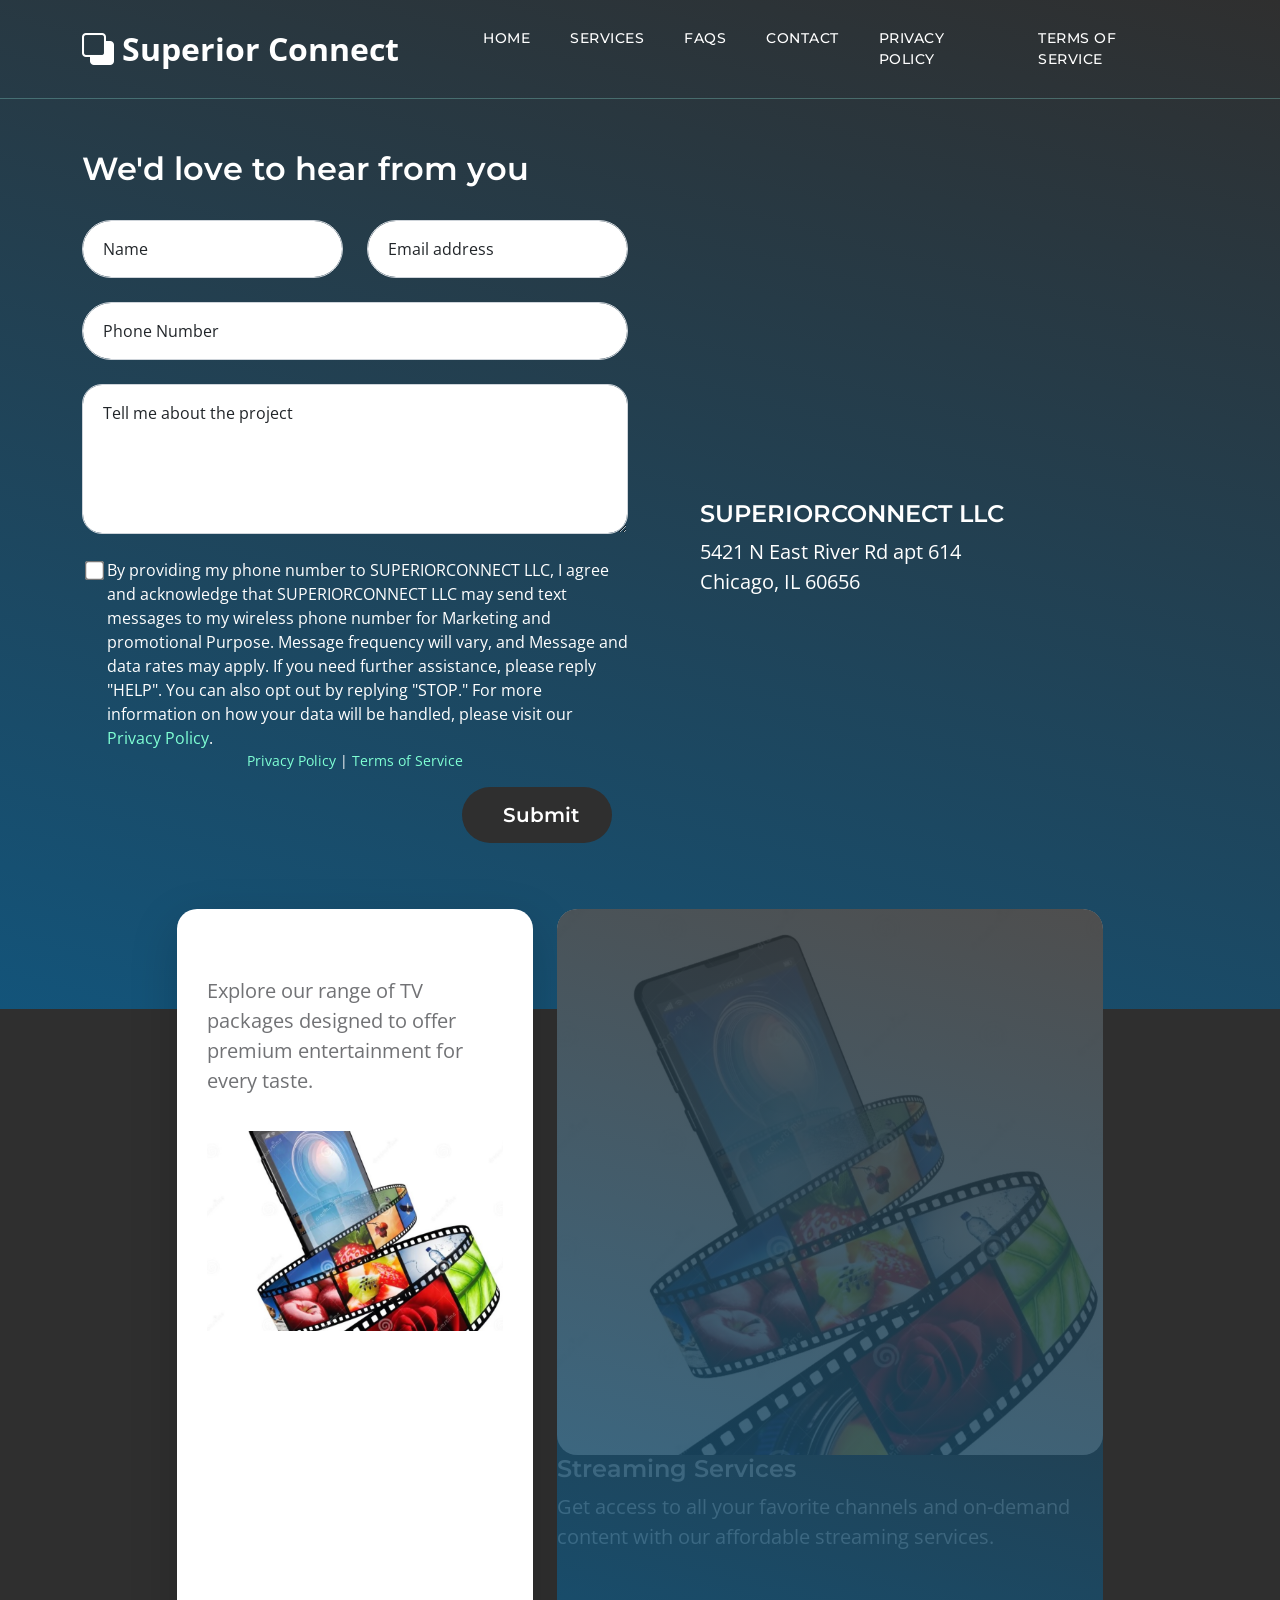
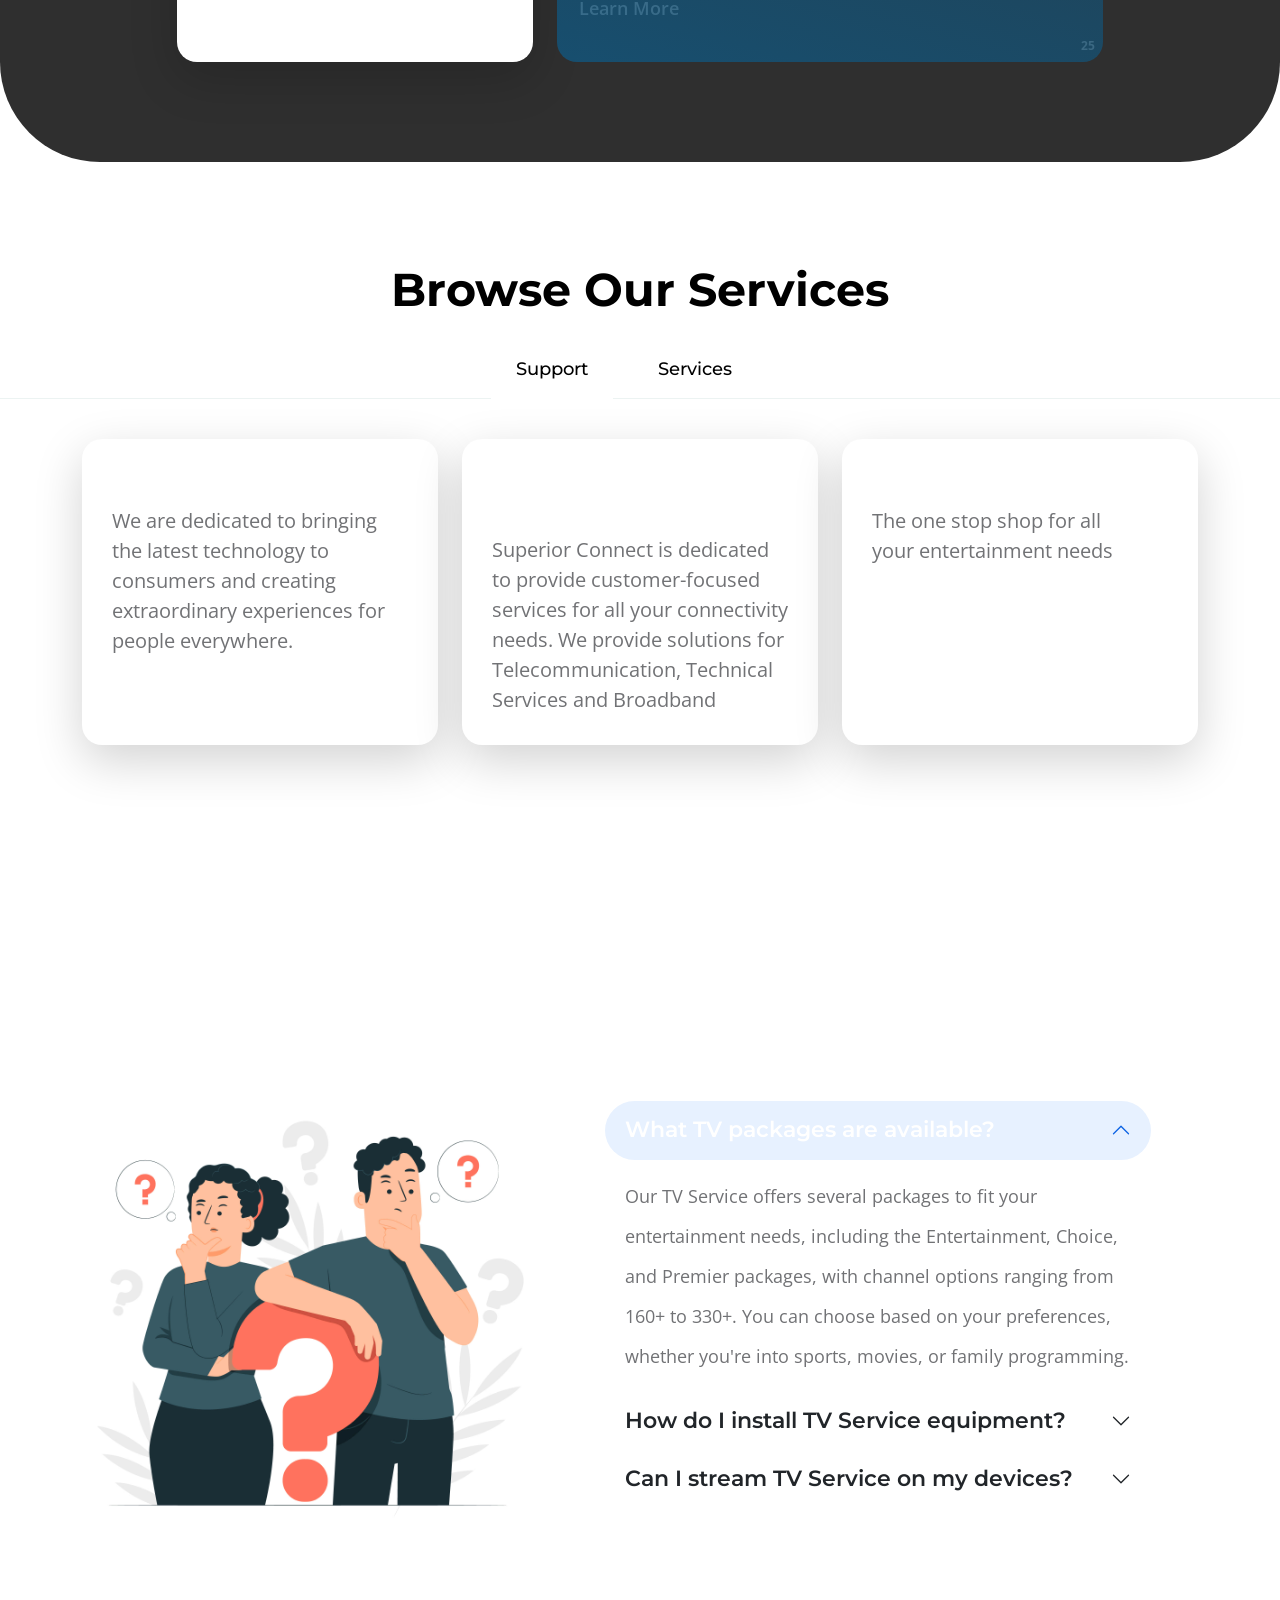
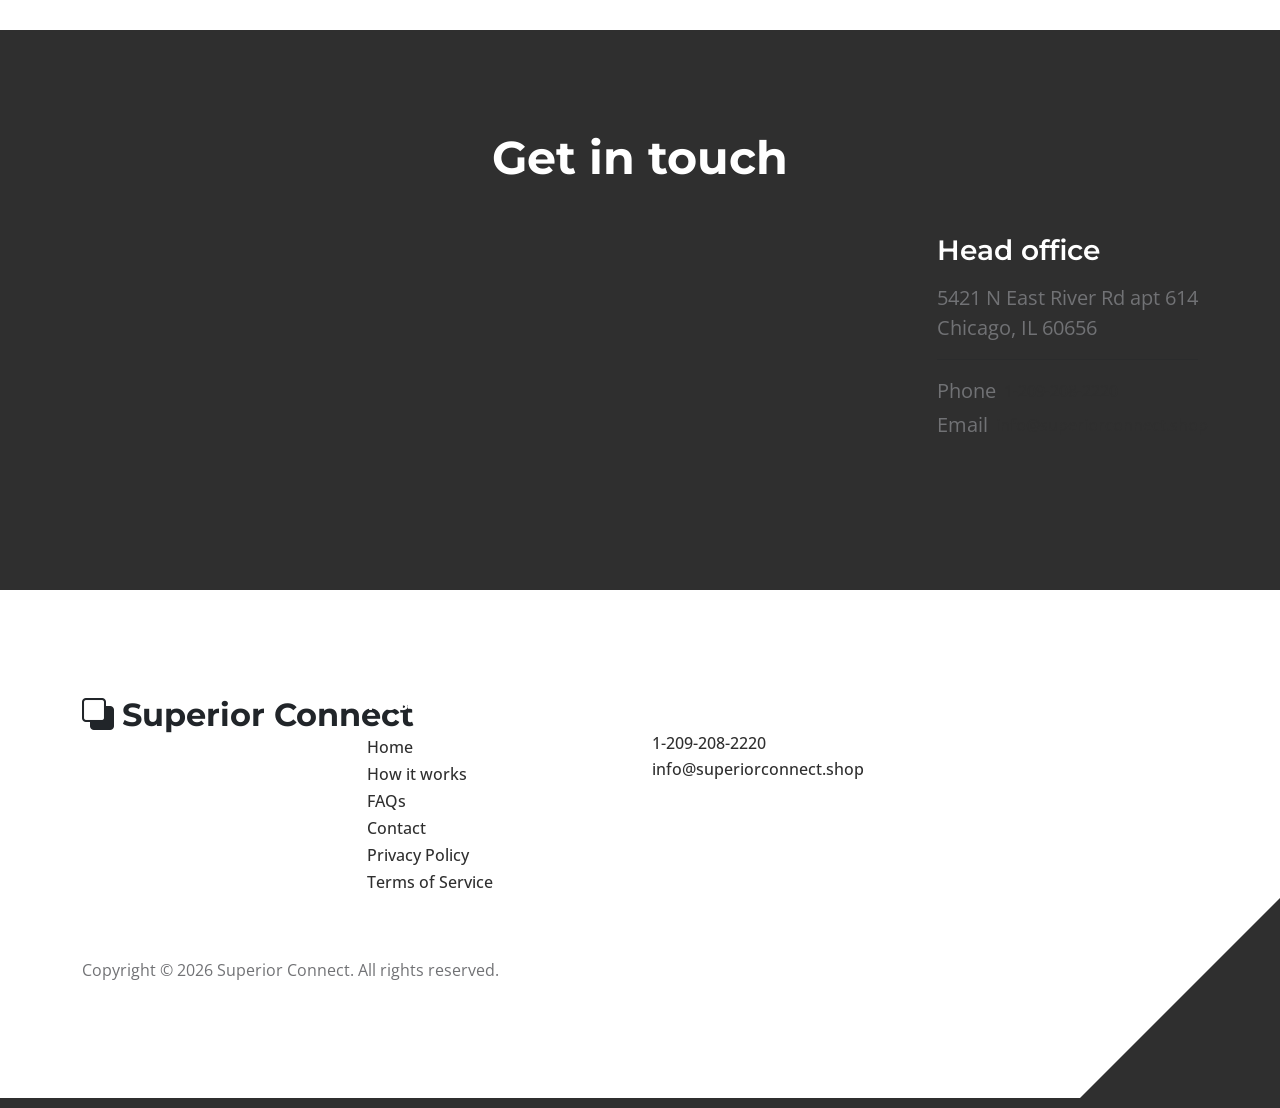
==== commit 124f3c47: "feat: migrate contact form submission to Google Apps Script with honeypot validation and status feed" ====
--- a/index.html
+++ b/index.html
@@ -80,7 +80,10 @@
                         </div>
 
                         <div class="col-lg-6 col-12">
-                            <form action="https://formspree.io/f/xrbgpdzr" method="post" class="custom-form contact-form" role="form">
+                            <form id="contactForm" class="custom-form contact-form" role="form">
+                                <!-- Honeypot field (hidden from users, catches bots) -->
+                                <input type="text" name="honeypot" style="display:none;" tabindex="-1" autocomplete="off">
+                                <input type="hidden" name="formGoogleSheetName" value="responses">
                                 <div class="row">
                                     <div class="col-lg-6 col-md-6 col-12">
                                         <div class="form-floating">
@@ -120,11 +123,12 @@
                                             <a href="terms.html" style="color: #7fffd4; text-decoration: none;">Terms of Service</a>
                                         </p>
                                     </div>
-                                    
                                     <div class="col-lg-4 col-12 ms-auto">
-                                        <button type="submit" class="form-control">Submit</button>
-                                    </div>
-
+                                        <button type="submit" id="submitBtn" class="form-control">Submit</button>
+                                    </div>
+                                    <div class="col-12 mt-3">
+                                        <div id="formStatus" style="display:none; padding: 12px; border-radius: 8px; text-align: center; font-weight: 600;"></div>
+                                    </div>
                                 </div>
                             </form>
                         </div>
@@ -521,6 +525,81 @@
         <script src="js/click-scroll.js"></script>
         <script src="js/custom.js"></script>
 
+        <!-- Google Apps Script Form Submission -->
+        <script>
+        (function() {
+            var SCRIPT_URL = "https://script.google.com/macros/s/AKfycbz4_9GOtbGd2kz0yMktRcK8N5T3pc9buV6uElXdttq0ORNcVBNv3V919Hf6T5FFRe5v/exec";
+
+            var form = document.getElementById("contactForm");
+            var submitBtn = document.getElementById("submitBtn");
+            var statusDiv = document.getElementById("formStatus");
+
+            form.addEventListener("submit", function(e) {
+                e.preventDefault();
+
+                // Check honeypot (spam bot trap)
+                var honeypot = form.querySelector('input[name="honeypot"]');
+                if (honeypot && honeypot.value) {
+                    showStatus("Something went wrong. Please try again.", "error");
+                    return;
+                }
+
+                // Disable button and show loading
+                submitBtn.disabled = true;
+                submitBtn.textContent = "Sending...";
+                statusDiv.style.display = "none";
+
+                // Collect form data
+                var formData = new FormData(form);
+
+                fetch(SCRIPT_URL, {
+                    method: "POST",
+                    body: formData
+                })
+                .then(function(response) {
+                    return response.json();
+                })
+                .then(function(data) {
+                    if (data.result === "success") {
+                        showStatus("Thank you! Your message has been sent successfully.", "success");
+                        form.reset();
+                    } else {
+                        showStatus("Something went wrong. Please try again or contact us directly.", "error");
+                    }
+                })
+                .catch(function() {
+                    // Google Apps Script redirects can cause CORS/opaque responses
+                    // but the submission usually succeeds, so treat as success
+                    showStatus("Thank you! Your message has been sent successfully.", "success");
+                    form.reset();
+                })
+                .finally(function() {
+                    submitBtn.disabled = false;
+                    submitBtn.textContent = "Submit";
+                });
+            });
+
+            function showStatus(message, type) {
+                statusDiv.style.display = "block";
+                statusDiv.textContent = message;
+                if (type === "success") {
+                    statusDiv.style.background = "rgba(40, 167, 69, 0.15)";
+                    statusDiv.style.color = "#7fffd4";
+                    statusDiv.style.border = "1px solid #7fffd4";
+                } else {
+                    statusDiv.style.background = "rgba(220, 53, 69, 0.15)";
+                    statusDiv.style.color = "#ff6b6b";
+                    statusDiv.style.border = "1px solid #ff6b6b";
+                }
+                // Auto-hide after 6 seconds
+                setTimeout(function() {
+                    statusDiv.style.display = "none";
+                }, 6000);
+            }
+        })();
+        </script>
+
     </body>
 
 </html>
+
